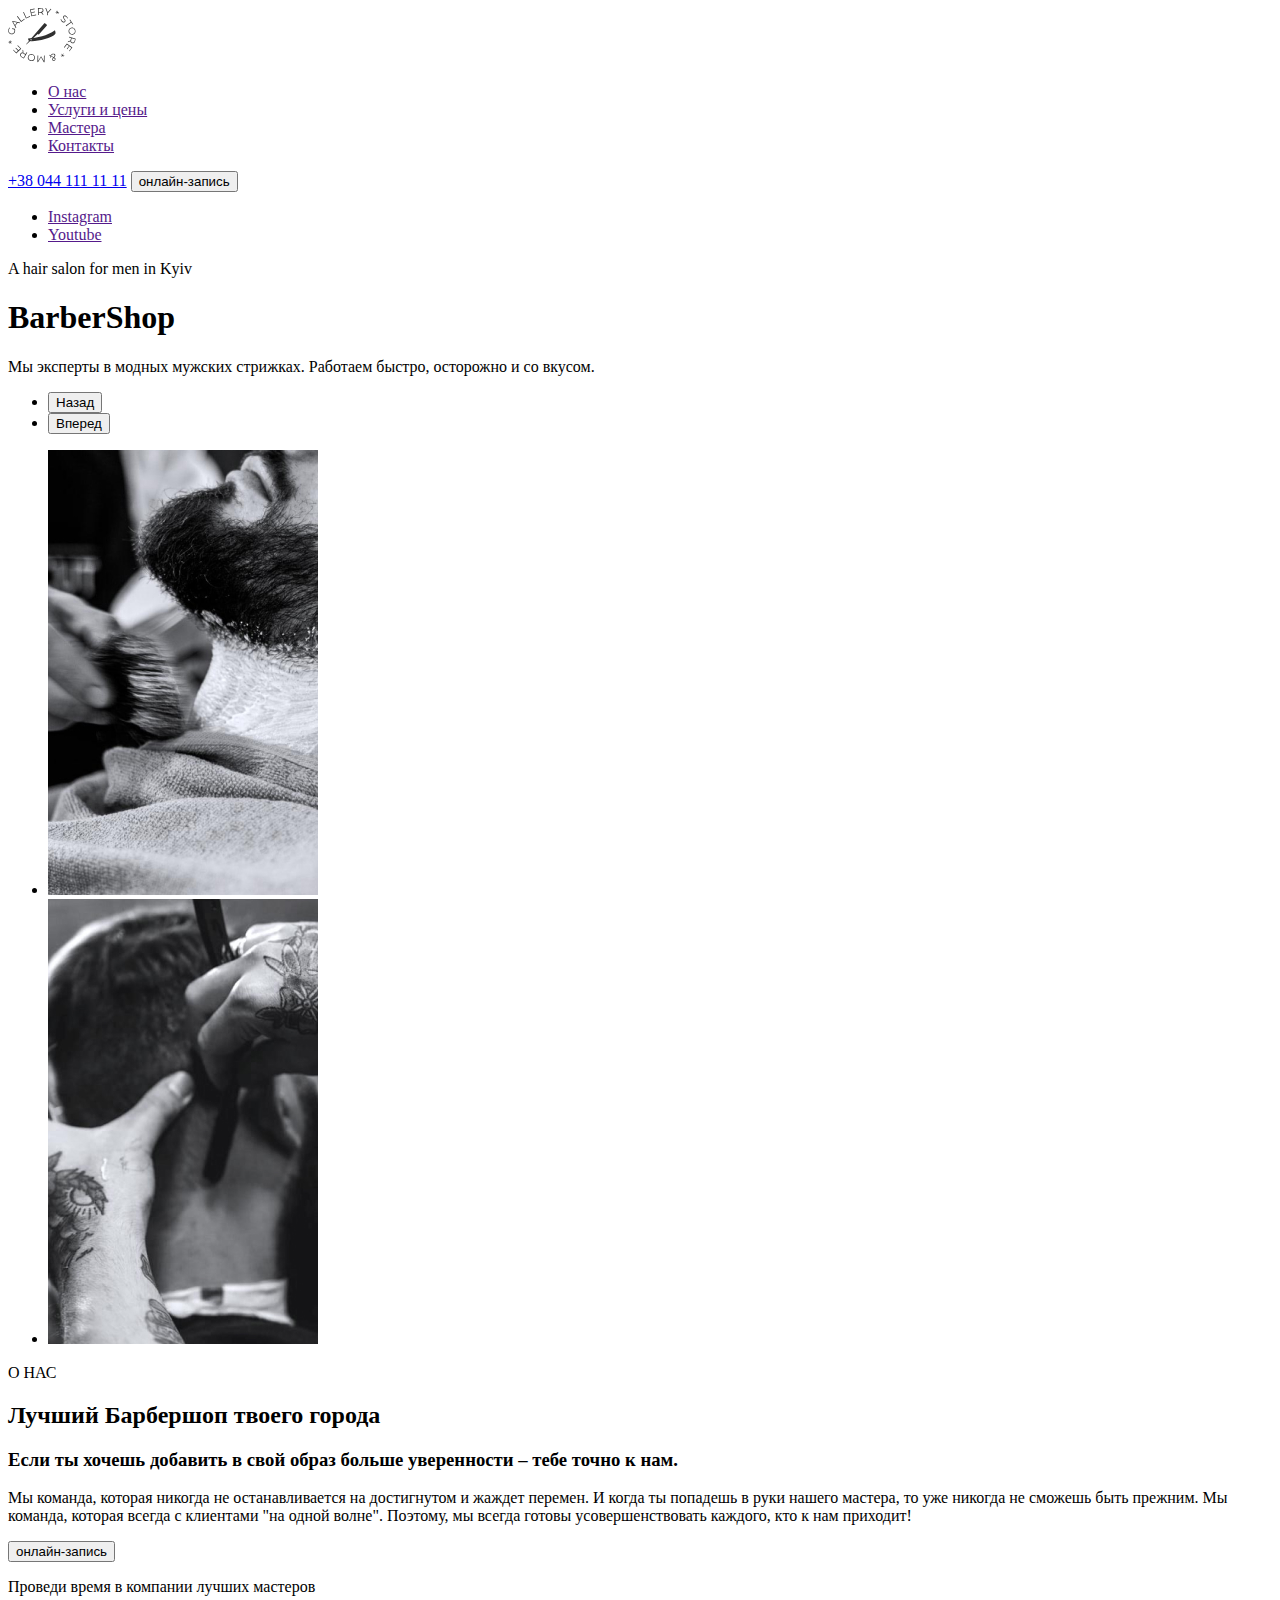
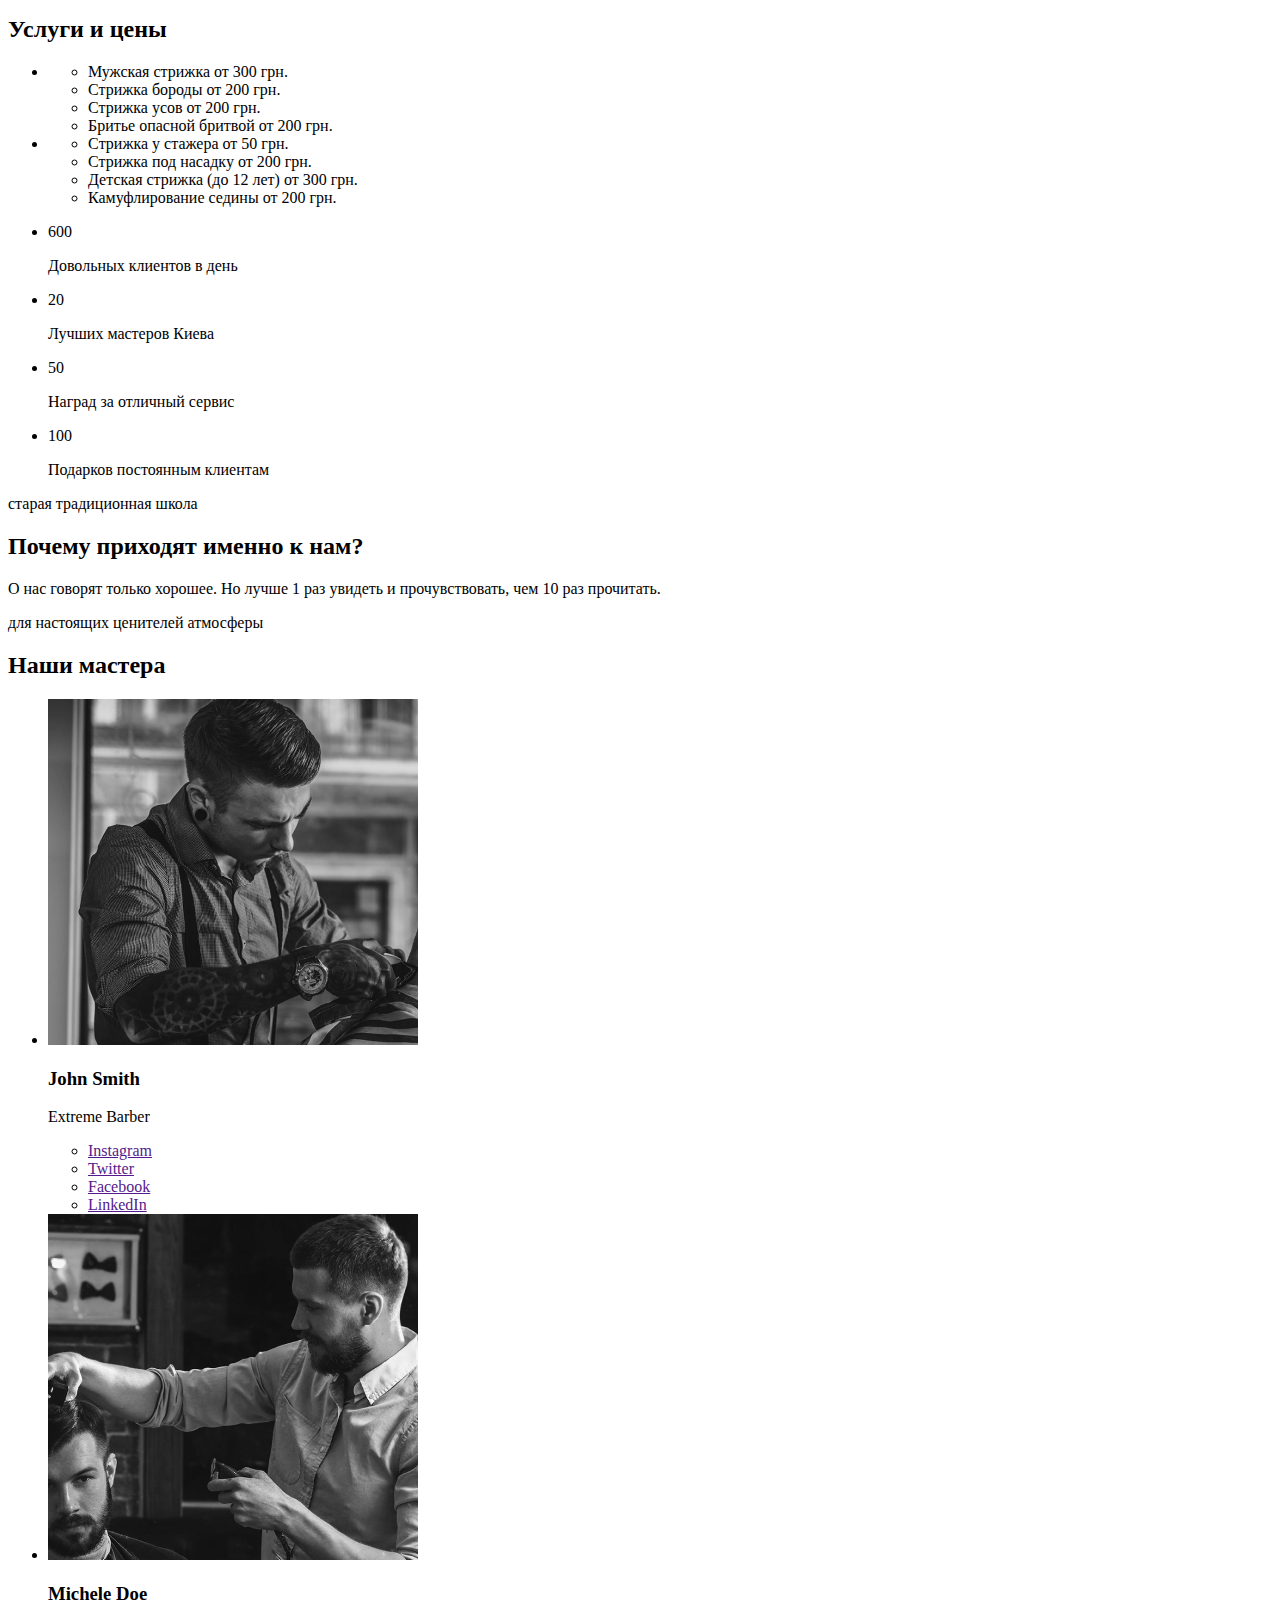
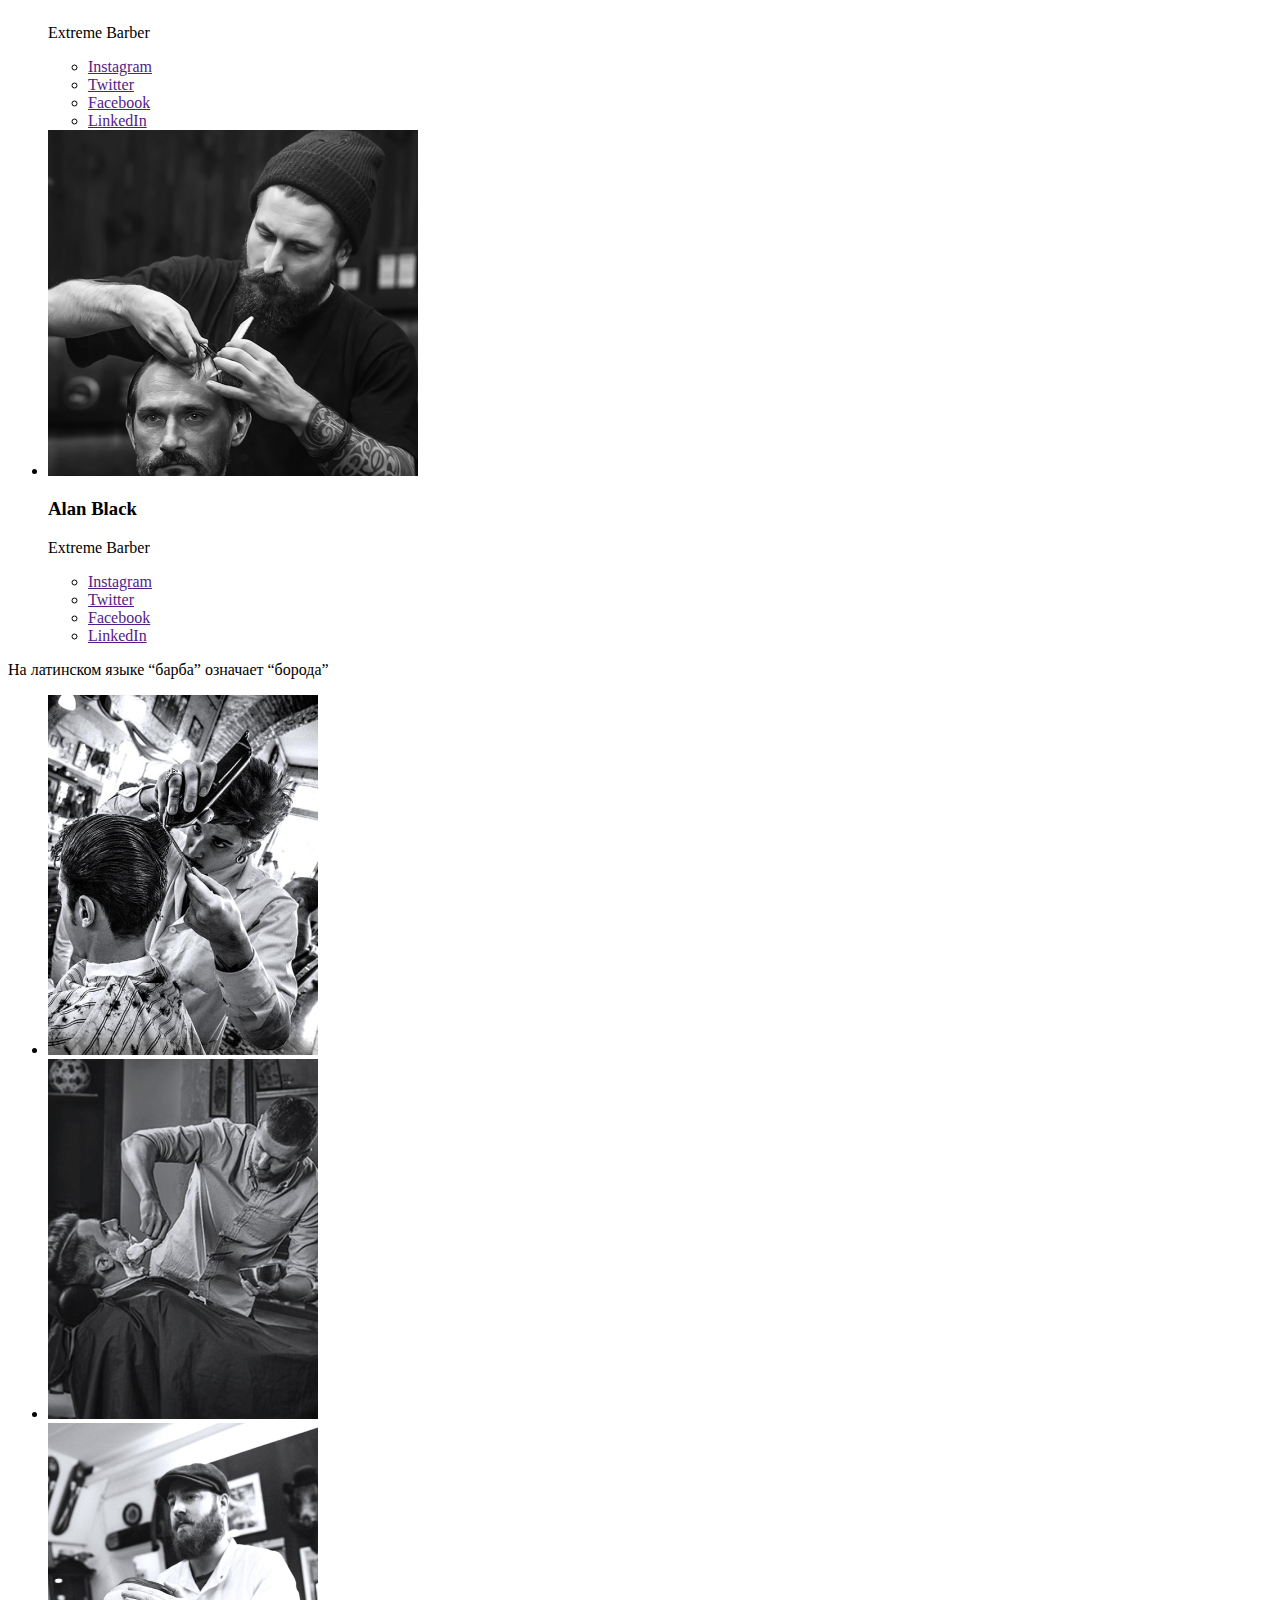
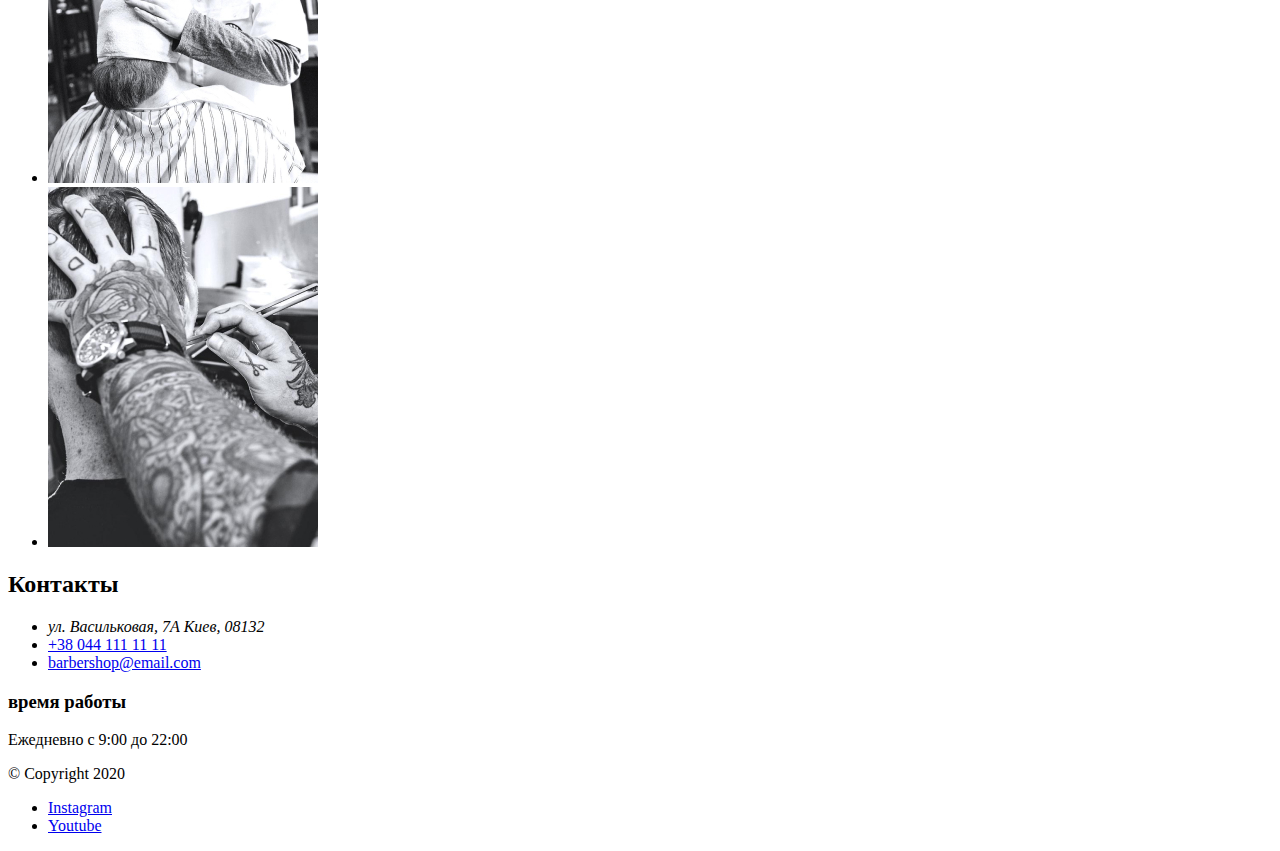
==== index.html @ 67dae65e "Верстка готова" ====
<!DOCTYPE html>
<html lang="ru">
  <head>
    <meta charset="UTF-8" />
    <meta http-equiv="X-UA-Compatible" content="IE=edge" />
    <meta name="viewport" content="width=device-width, initial-scale=1.0" />
    <title>Document</title>
  </head>
  <body>
    <!-- Секция хедер -->
    <header>
      <a href="./images/logo/logo.svg">
        <img src="./images/logo/logo.svg" alt="Лого" width="68" height="55" />
      </a>
      <nav>
        <ul>
          <li><a href="">О нас</a></li>
          <li><a href="">Услуги и цены</a></li>
          <li><a href="">Мастера</a></li>
          <li><a href="">Контакты</a></li>
        </ul>
      </nav>
      <a href="tel:+380441111111">+38 044 111 11 11</a>
      <button type="button">онлайн-запись</button>
    </header>
    <!-- Секция уникальный контент -->
    <main>
      <!-- Секция герой -->
      <section>
        <ul>
          <li><a href="" lang="en">Instagram</a></li>
          <li><a href="" lang="en">Youtube</a></li>
        </ul>
        <p lang="en">A hair salon for men in Kyiv</p>
        <h1>BarberShop</h1>
        <p>
          Мы эксперты в модных мужских стрижках. Работаем быстро, осторожно и со
          вкусом.
        </p>

        <ul>
          <li><button type="button">Назад</button></li>
          <li><button type="button">Вперед</button></li>
        </ul>
      </section>
      <!-- Секция о нас-->
      <section>
        <ul>
          <li>
            <img
              src="./images/about/img1.jpg"
              alt="Бритье"
              width="270"
              height="445"
            />
          </li>
          <li>
            <img
              src="./images/about/img2.jpg"
              alt="Стрижка"
              width="270"
              height="445"
            />
          </li>
        </ul>
        <p>О НАС</p>
        <h2>Лучший Барбершоп твоего города</h2>
        <h3>
          Если ты хочешь добавить в свой образ больше уверенности – тебе точно к
          нам.
        </h3>
        <p>
          Мы команда, которая никогда не останавливается на достигнутом и жаждет
          перемен. И когда ты попадешь в руки нашего мастера, то уже никогда не
          сможешь быть прежним. Мы команда, которая всегда с клиентами "на одной
          волне". Поэтому, мы всегда готовы усовершенствовать каждого, кто к нам
          приходит!
        </p>
        <button type="button">онлайн-запись</button>
      </section>
      <!-- Услуги и цены -->
      <section>
        <p>Проведи время в компании лучших мастеров</p>
        <h2>Услуги и цены</h2>
        <ul>
          <li>
            <ul>
              <li>Мужская стрижка <span>от 300 грн.</span></li>
              <li>Стрижка бороды <span>от 200 грн.</span></li>
              <li>Стрижка усов <span>от 200 грн.</span></li>
              <li>Бритье опасной бритвой <span>от 200 грн.</span></li>
            </ul>
          </li>
          <li>
            <ul>
              <li>Cтрижка у стажера <span>от 50 грн.</span></li>
              <li>Стрижка под насадку <span>от 200 грн.</span></li>
              <li>Детская стрижка (до 12 лет) <span>от 300 грн.</span></li>
              <li>Камуфлирование седины <span>от 200 грн.</span></li>
            </ul>
          </li>
        </ul>
      </section>
      <!-- Преимущества -->
      <section>
        <ul>
          <li>
            <p>600</p>
            <p>Довольных клиентов в день</p>
          </li>
          <li>
            <p>20</p>
            <p>Лучших мастеров Киева</p>
          </li>
          <li>
            <p>50</p>
            <p>Наград за отличный сервис</p>
          </li>
          <li>
            <p>100</p>
            <p>Подарков постоянным клиентам</p>
          </li>
        </ul>
        <p>старая традиционная школа</p>
        <h2>Почему приходят именно к нам?</h2>
        <p>
          О нас говорят только хорошее. Но лучше 1 раз увидеть и прочувствовать,
          чем 10 раз прочитать.
        </p>
      </section>
      <!-- Наши мастера -->
      <section>
        <p>для настоящих ценителей атмосферы</p>
        <h2>Наши мастера</h2>
        <ul>
          <li>
            <img
              src="./images/masters/img1.jpg"
              alt="John Smith"
              width="370"
              height="346"
            />
            <h3>John Smith</h3>
            <p lang="en">Extreme Barber</p>
            <ul>
              <li><a href="">Instagram</a></li>
              <li><a href="">Twitter</a></li>
              <li><a href="">Facebook</a></li>
              <li><a href="">LinkedIn</a></li>
            </ul>
          </li>
          <li>
            <img
              src="./images/masters/img2.jpg"
              alt="Michele Doe"
              width="370"
              height="346"
            />
            <h3>Michele Doe</h3>
            <p lang="en">Extreme Barber</p>
            <ul>
              <li><a href="">Instagram</a></li>
              <li><a href="">Twitter</a></li>
              <li><a href="">Facebook</a></li>
              <li><a href="">LinkedIn</a></li>
            </ul>
          </li>
          <li>
            <img
              src="./images/masters/img3.jpg"
              alt="Alan Black"
              width="370"
              height="346"
            />
            <h3>Alan Black</h3>
            <p lang="en">Extreme Barber</p>
            <ul>
              <li><a href="">Instagram</a></li>
              <li><a href="">Twitter</a></li>
              <li><a href="">Facebook</a></li>
              <li><a href="">LinkedIn</a></li>
            </ul>
          </li>
        </ul>
      </section>
      <!-- Секция галерея -->
      <section>
        <p>На латинском языке “барба” означает “борода”</p>
        <h2 hidden>Галерея барбершопа</h2>
        <ul>
          <li>
            <img
              src="./images/gallery/rectangle25.jpg"
              alt="Стрижка под машинку"
              width="270"
              height="360"
            />
          </li>
          <li>
            <img
              src="./images/gallery/rectangle26.jpg"
              alt="Бритье"
              width="270"
              height="360"
            />
          </li>
          <li>
            <img
              src="./images/gallery/rectangle27.jpg"
              alt="Отпаривание"
              width="270"
              height="360"
            />
          </li>
          <li>
            <img
              src="./images/gallery/rectangle28.jpg"
              alt="Стрижка опасной бритвой"
              width="270"
              height="360"
            />
          </li>
        </ul>
      </section>
      <!-- Контакты -->
      <section>
        <h2>Контакты</h2>
        <ul>
          <li>
            <address>ул. Васильковая, 7А Киев, 08132</address>
          </li>
          <li>
            <a href="tel:+380441111111">+38 044 111 11 11</a>
          </li>
          <li>
            <a href="mailto:barbershop@email.com">barbershop@email.com</a>
          </li>
        </ul>
        <h3>время работы</h3>
        <p>
          Ежедневно с
          <time datetime="9:00">9:00</time> до
          <time datetime="22:00">22:00</time>
        </p>
      </section>
      <!-- Подвал -->
      <footer>
        <p>&#169; Copyright 2020</p>
        <ul>
          <li><a href="Instagram">Instagram</a></li>
          <li><a href="Youtube">Youtube</a></li>
        </ul>
      </footer>
    </main>
  </body>
</html>
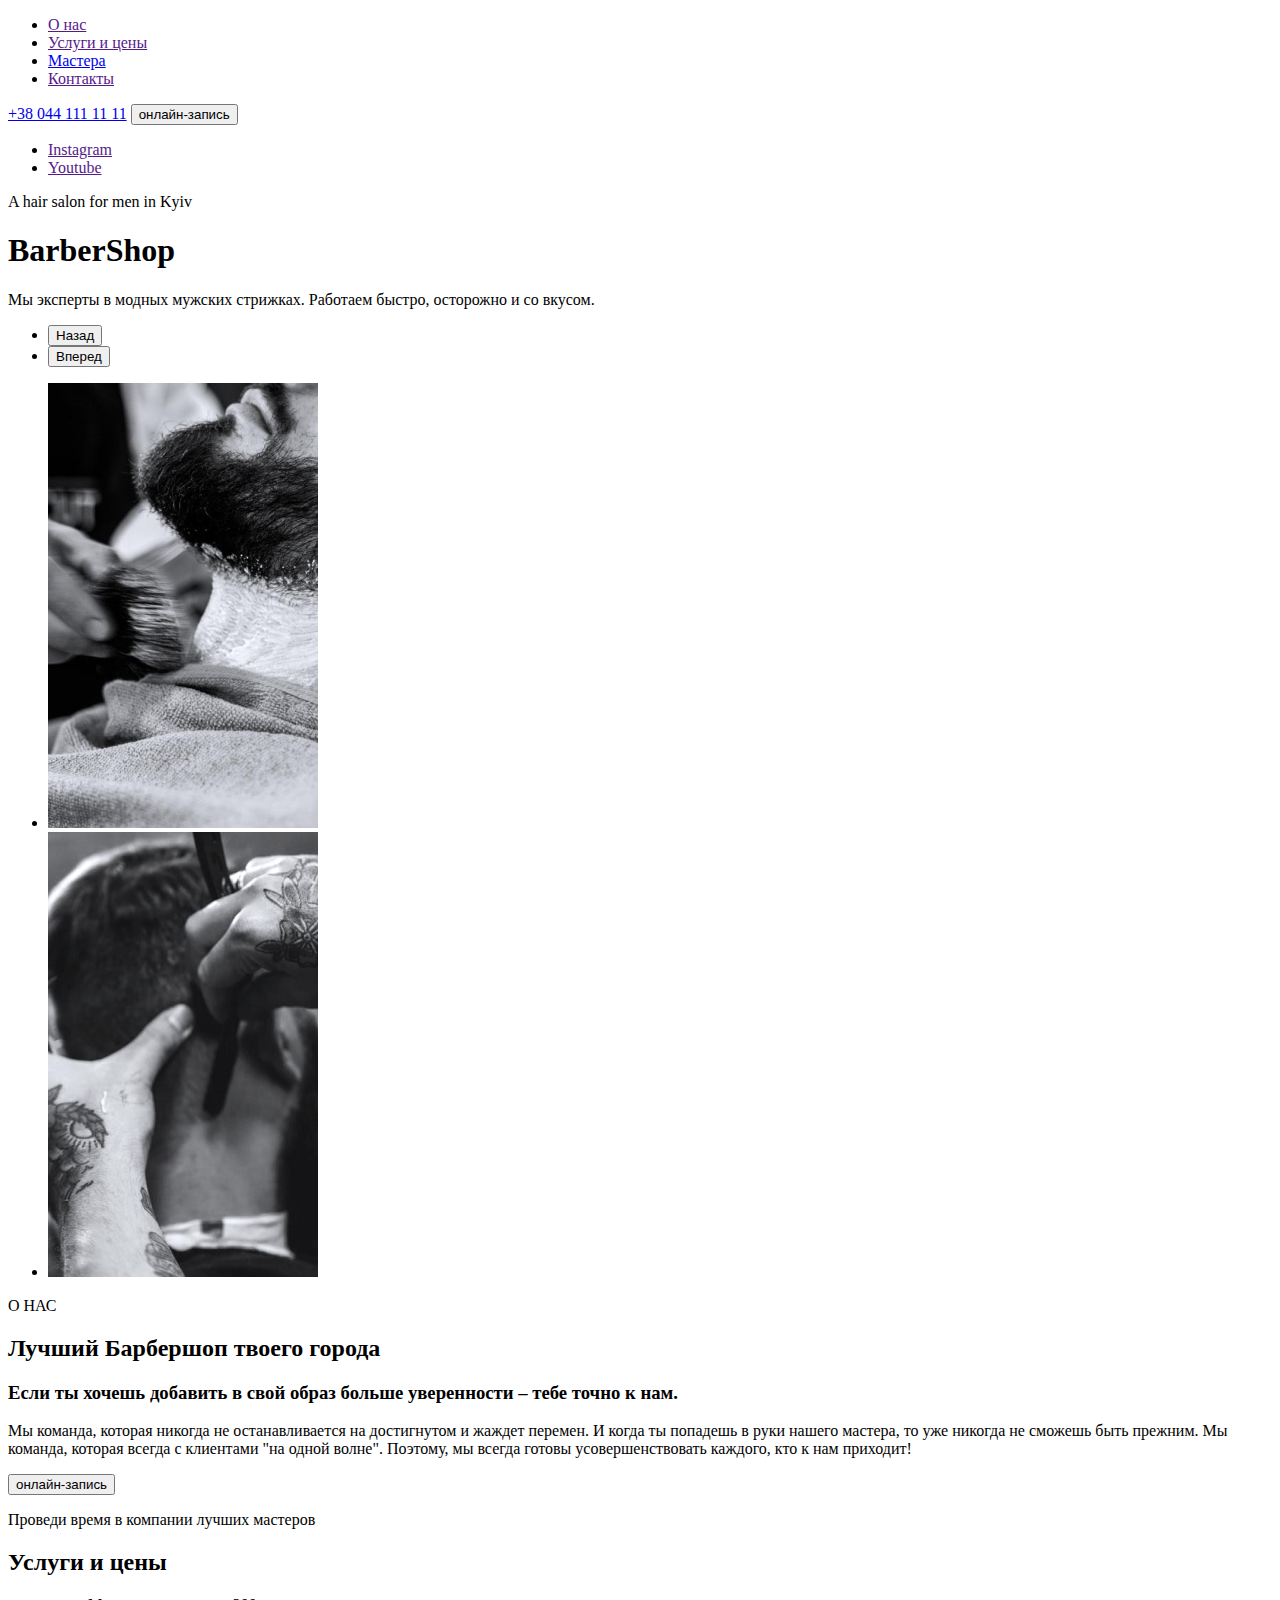
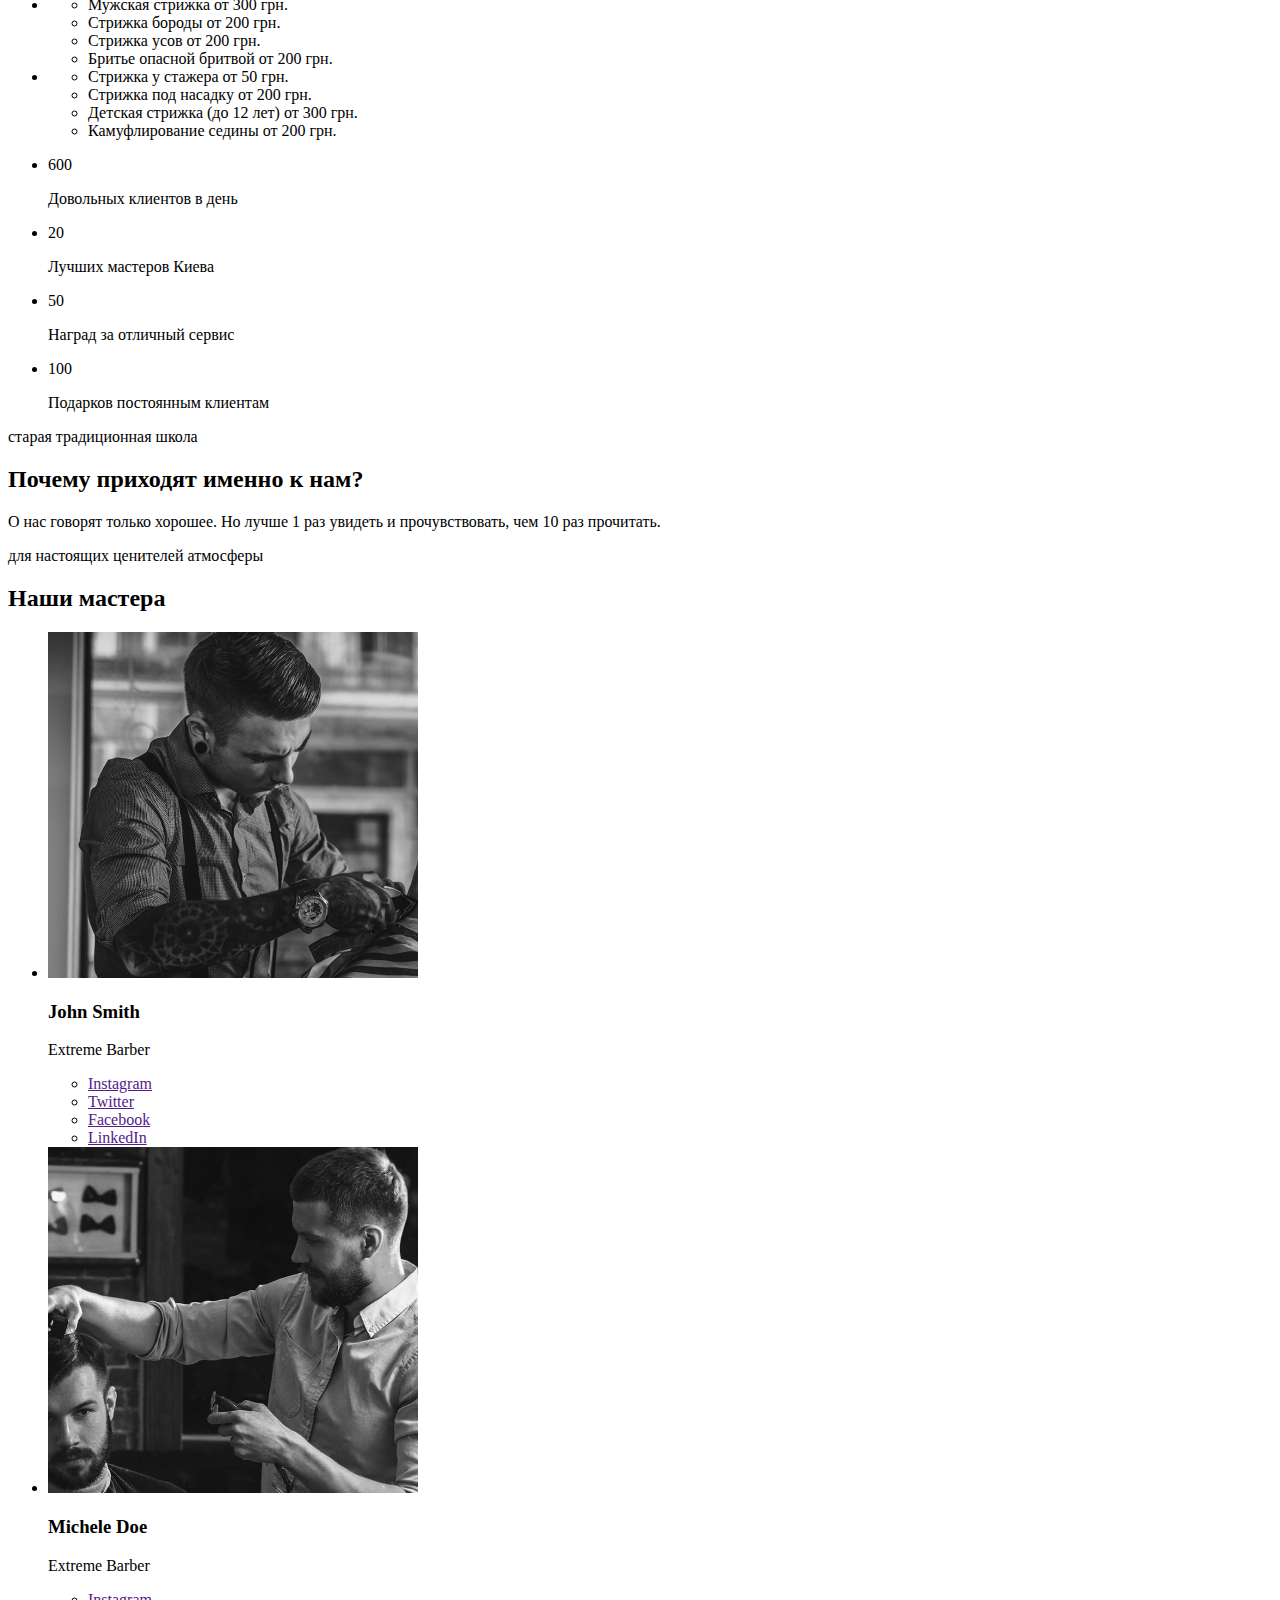
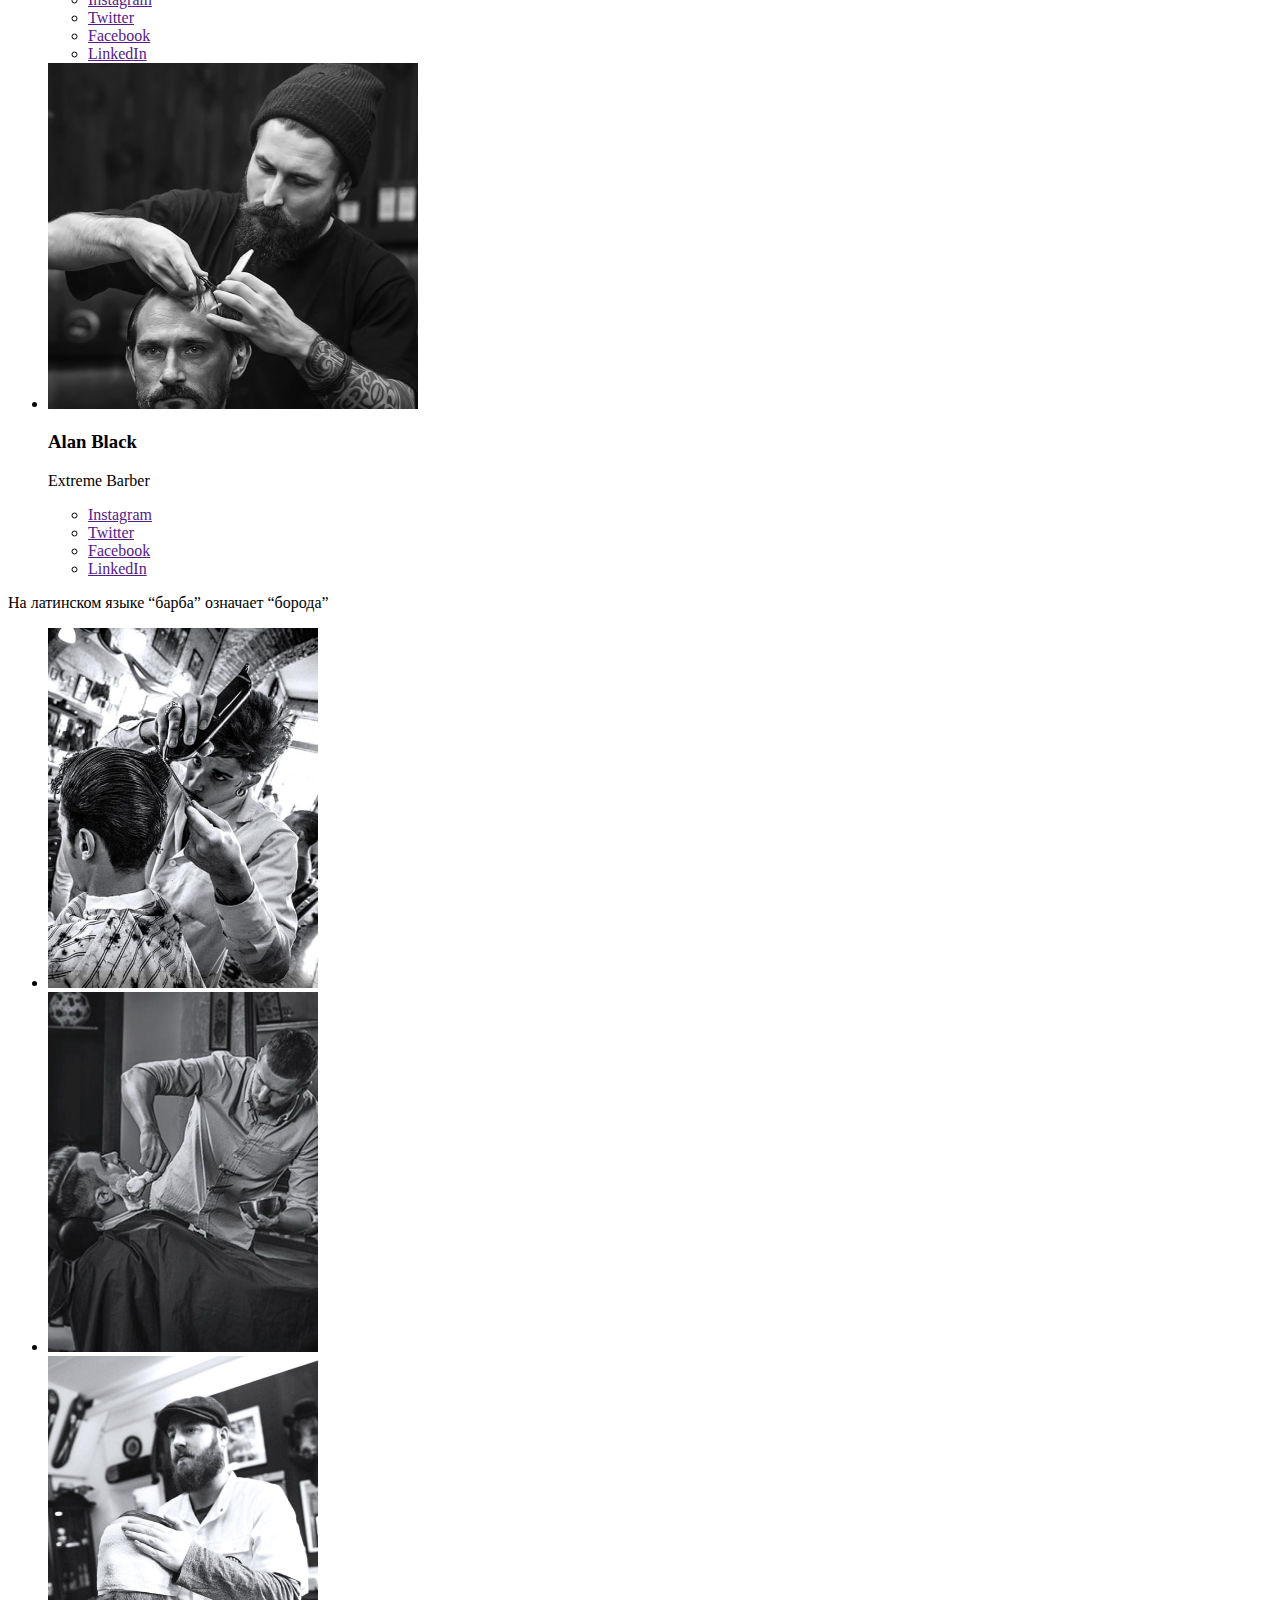
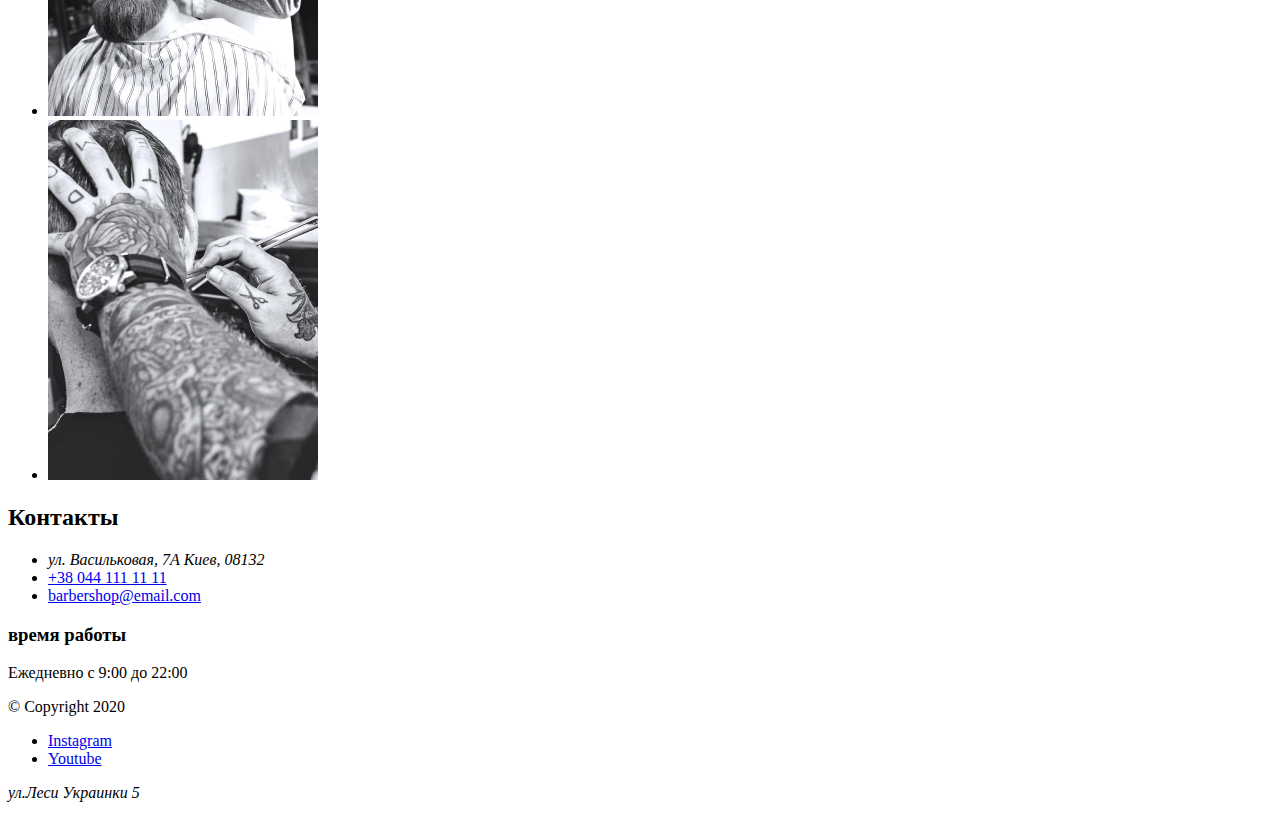
==== commit bb6e321e: "Test" ====
--- a/index.html
+++ b/index.html
@@ -4,19 +4,22 @@
     <meta charset="UTF-8" />
     <meta http-equiv="X-UA-Compatible" content="IE=edge" />
     <meta name="viewport" content="width=device-width, initial-scale=1.0" />
-    <title>Document</title>
+    <title>Barbershop</title>
+    <link rel="stylesheet" href="./css/styles.css" />
   </head>
   <body>
     <!-- Секция хедер -->
     <header>
-      <a href="./images/logo/logo.svg">
-        <img src="./images/logo/logo.svg" alt="Лого" width="68" height="55" />
-      </a>
+      <a href=""></a>
       <nav>
         <ul>
-          <li><a href="">О нас</a></li>
-          <li><a href="">Услуги и цены</a></li>
-          <li><a href="">Мастера</a></li>
+          <li>
+            <a href="" target="_blank" rel="noreferrer noopener">О нас</a>
+          </li>
+          <li><a href="" title="push">Услуги и цены</a></li>
+          <li>
+            <a href="./images/gallery/photo-four.jpg" download>Мастера</a>
+          </li>
           <li><a href="">Контакты</a></li>
         </ul>
       </nav>
@@ -48,7 +51,7 @@
         <ul>
           <li>
             <img
-              src="./images/about/img1.jpg"
+              src="./images/about/img.jpg"
               alt="Бритье"
               width="270"
               height="445"
@@ -56,7 +59,7 @@
           </li>
           <li>
             <img
-              src="./images/about/img2.jpg"
+              src="./images/about/img-two.jpg"
               alt="Стрижка"
               width="270"
               height="445"
@@ -124,8 +127,9 @@
         <p>старая традиционная школа</p>
         <h2>Почему приходят именно к нам?</h2>
         <p>
-          О нас говорят только хорошее. Но лучше 1 раз увидеть и прочувствовать,
-          чем 10 раз прочитать.
+          О нас говорят только хорошее. Но лучше
+          <span class="accent">1 раз увидеть</span> и прочувствовать, чем 10 раз
+          прочитать.
         </p>
       </section>
       <!-- Наши мастера -->
@@ -190,7 +194,7 @@
         <ul>
           <li>
             <img
-              src="./images/gallery/rectangle25.jpg"
+              src="./images/gallery/photo.jpg"
               alt="Стрижка под машинку"
               width="270"
               height="360"
@@ -198,7 +202,7 @@
           </li>
           <li>
             <img
-              src="./images/gallery/rectangle26.jpg"
+              src="./images/gallery/photo-two.jpg"
               alt="Бритье"
               width="270"
               height="360"
@@ -206,7 +210,7 @@
           </li>
           <li>
             <img
-              src="./images/gallery/rectangle27.jpg"
+              src="./images/gallery/photo-three.jpg"
               alt="Отпаривание"
               width="270"
               height="360"
@@ -214,7 +218,7 @@
           </li>
           <li>
             <img
-              src="./images/gallery/rectangle28.jpg"
+              src="./images/gallery/photo-four.jpg"
               alt="Стрижка опасной бритвой"
               width="270"
               height="360"
@@ -239,18 +243,21 @@
         <h3>время работы</h3>
         <p>
           Ежедневно с
-          <time datetime="9:00">9:00</time> до
+          <time datetime="09:00">9:00</time> до
           <time datetime="22:00">22:00</time>
         </p>
       </section>
-      <!-- Подвал -->
-      <footer>
-        <p>&#169; Copyright 2020</p>
-        <ul>
-          <li><a href="Instagram">Instagram</a></li>
-          <li><a href="Youtube">Youtube</a></li>
-        </ul>
-      </footer>
     </main>
+    <!-- Подвал -->
+    <footer>
+      <p>&#169; Copyright 2020</p>
+      <ul>
+        <li><a href="Instagram">Instagram</a></li>
+        <li><a href="Youtube">Youtube</a></li>
+      </ul>
+      <address class="address">
+        <p>ул.Леси Украинки 5</p>
+      </address>
+    </footer>
   </body>
 </html>
--- a/css/styles.css
+++ b/css/styles.css
@@ -0,0 +1 @@
+body 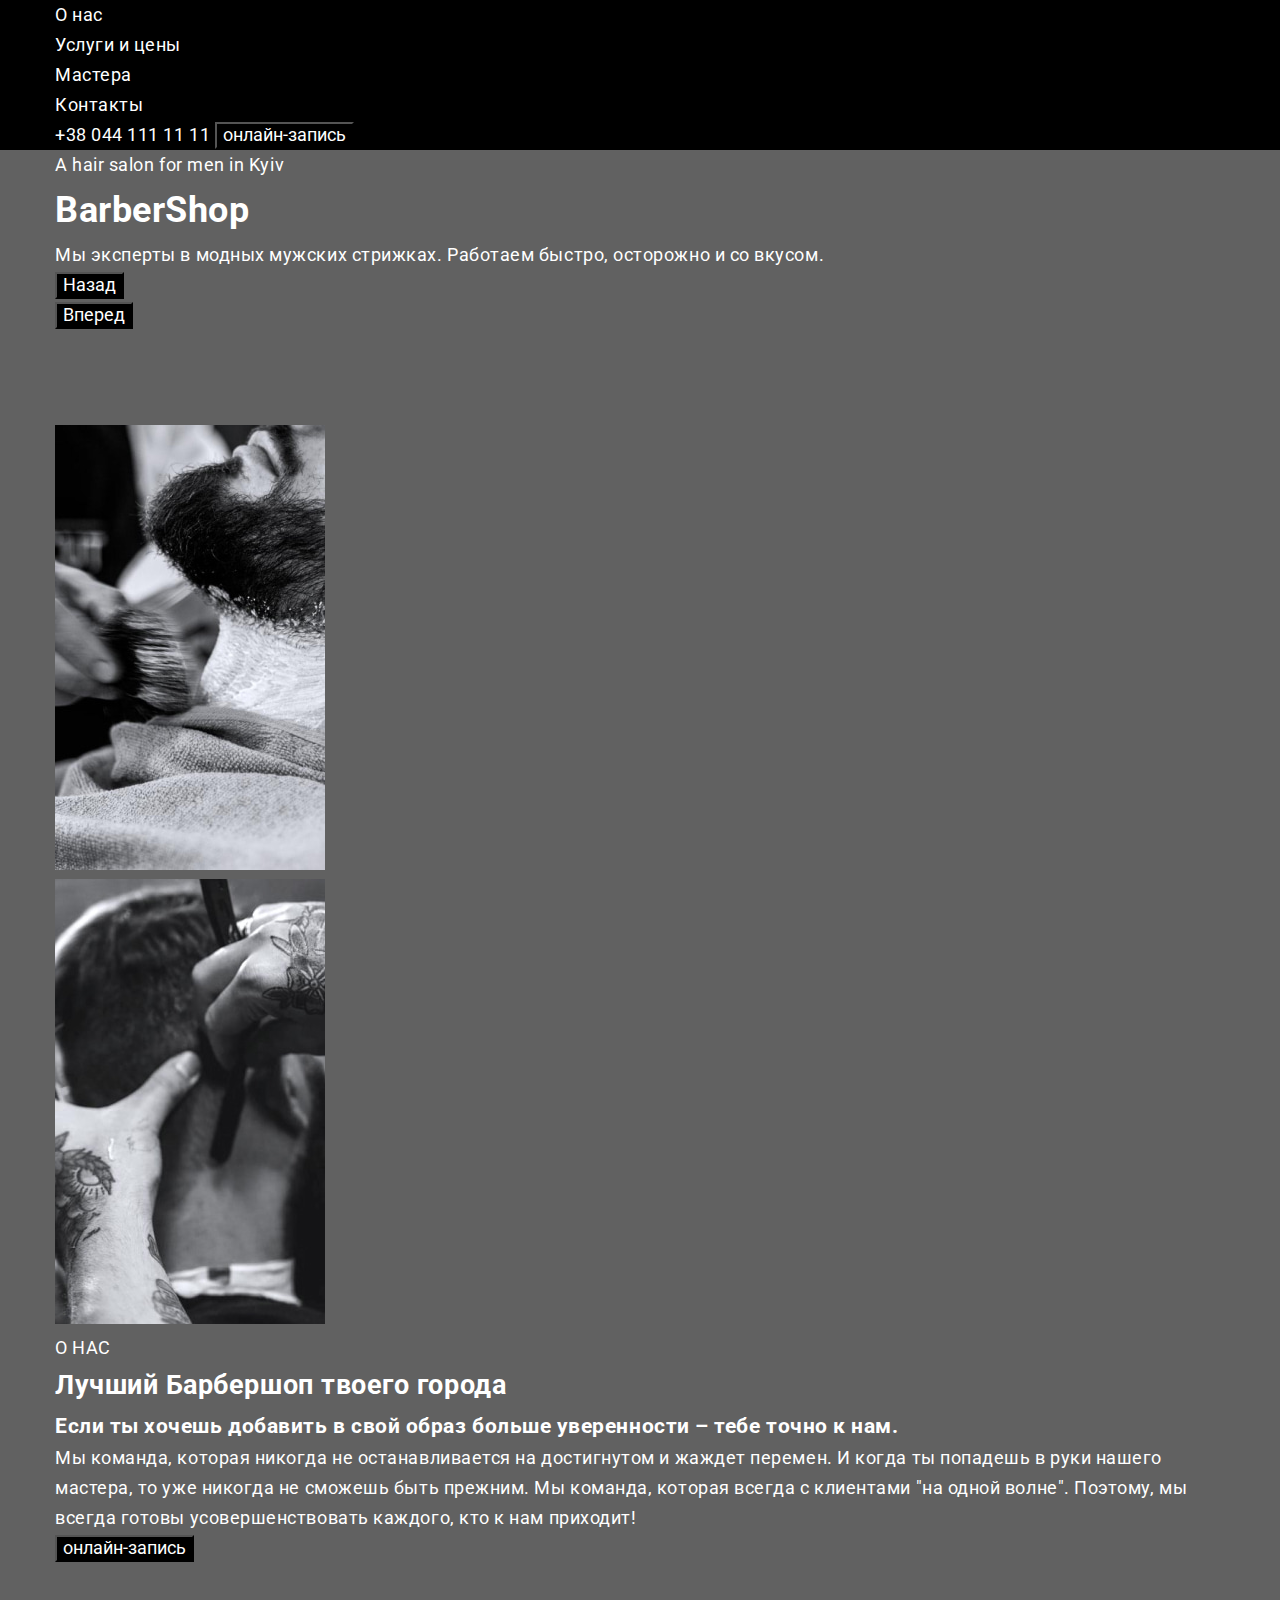
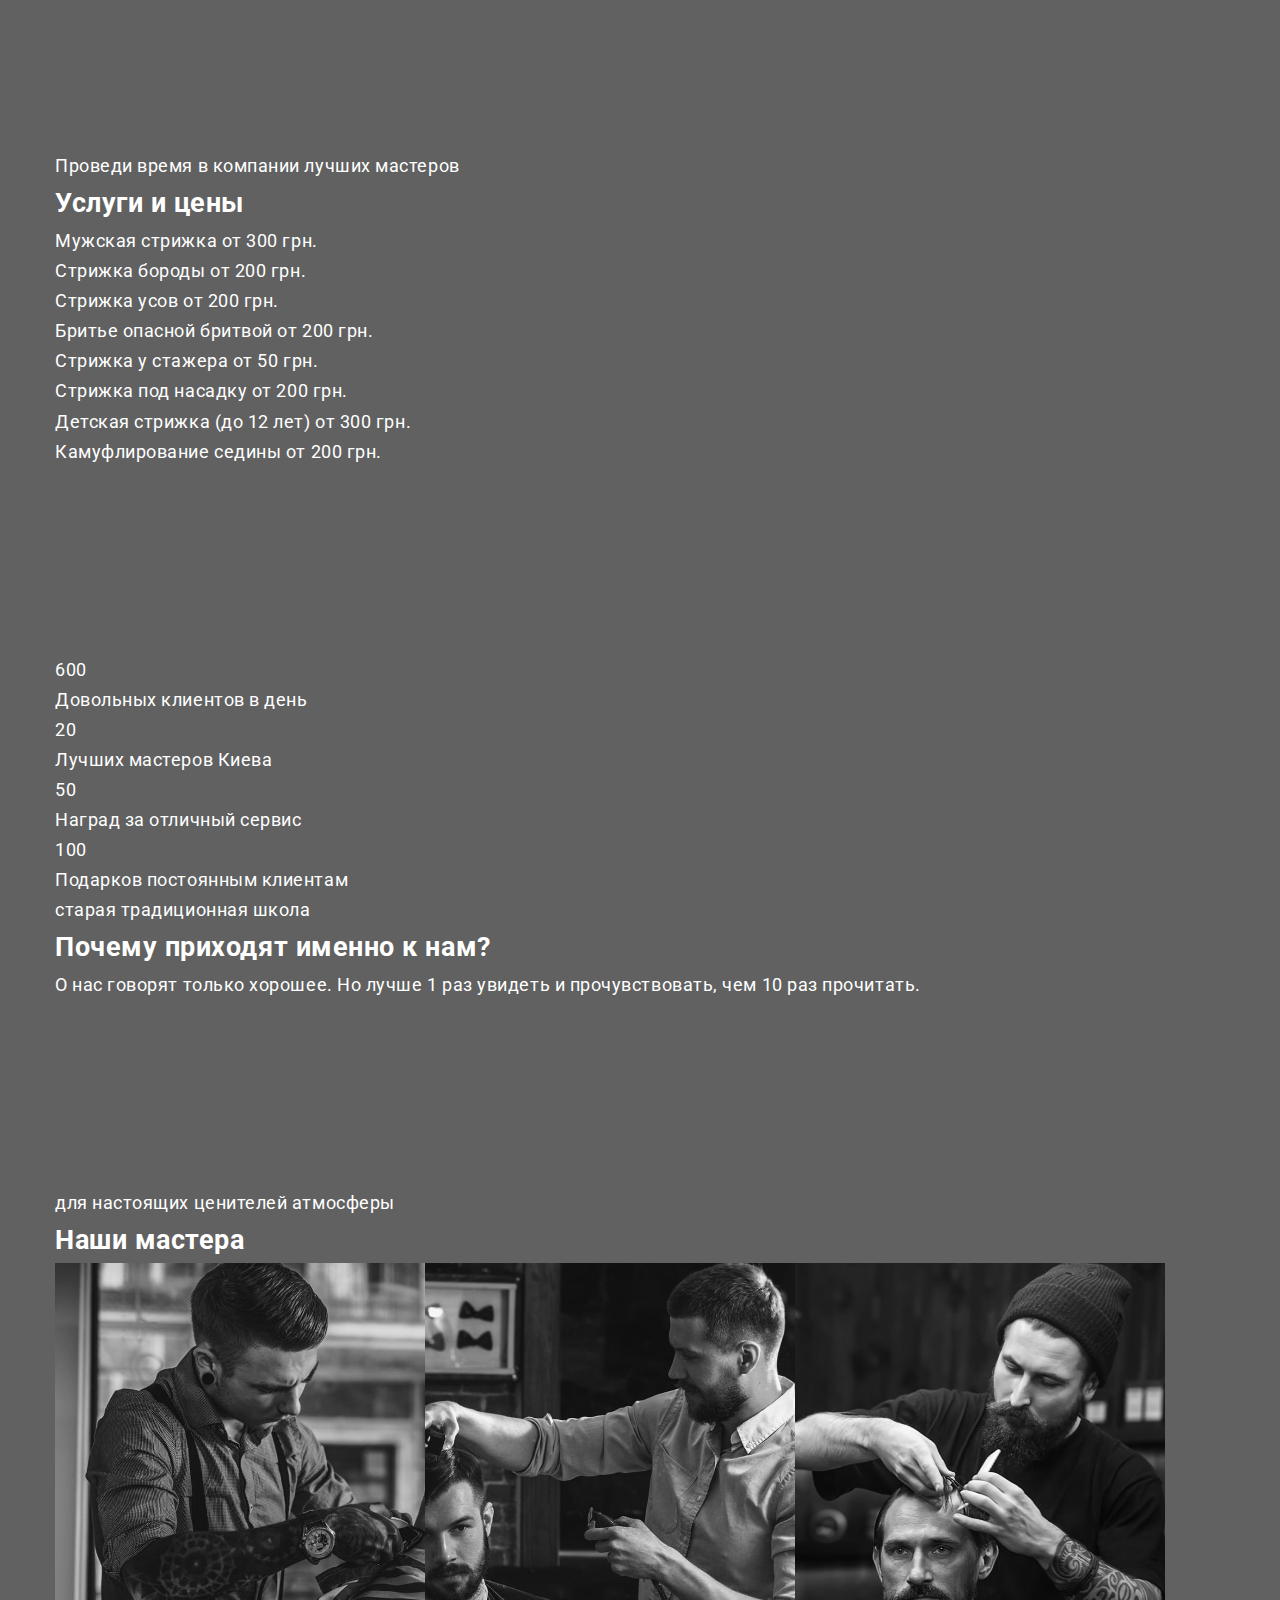
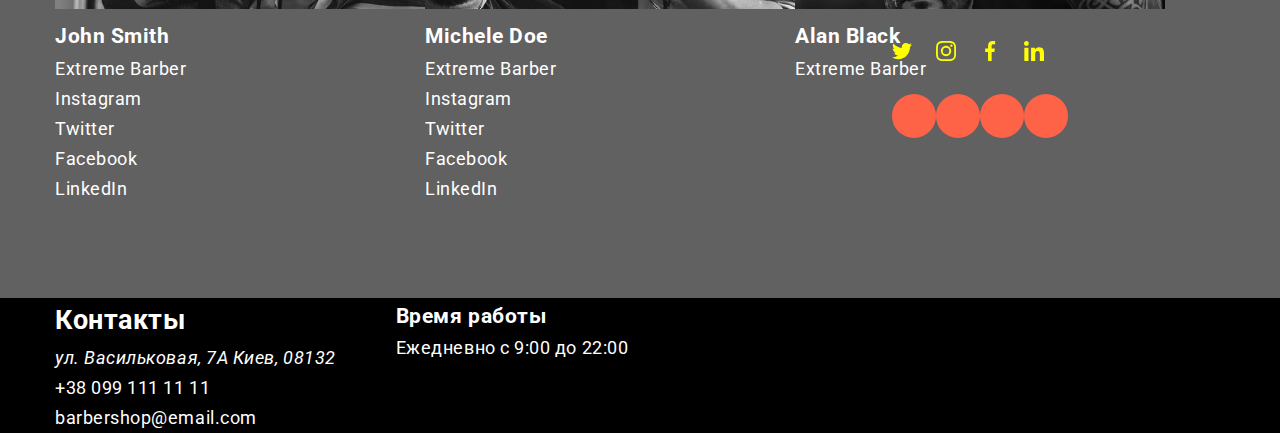
==== commit ceb21d7c: "1" ====
--- a/index.html
+++ b/index.html
@@ -5,259 +5,289 @@
     <meta http-equiv="X-UA-Compatible" content="IE=edge" />
     <meta name="viewport" content="width=device-width, initial-scale=1.0" />
     <title>Barbershop</title>
+    <link rel="preconnect" href="https://fonts.googleapis.com" />
+    <link rel="preconnect" href="https://fonts.gstatic.com" crossorigin />
+    <link
+      href="https://fonts.googleapis.com/css2?family=Raleway:wght@700&family=Roboto:wght@400;500;700;900&display=swap"
+      rel="stylesheet"
+    />
+    <link
+      rel="stylesheet"
+      href="https://cdnjs.cloudflare.com/ajax/libs/modern-normalize/1.1.0/modern-normalize.min.css"
+    />
     <link rel="stylesheet" href="./css/styles.css" />
   </head>
   <body>
     <!-- Секция хедер -->
-    <header>
-      <a href=""></a>
-      <nav>
-        <ul>
-          <li>
-            <a href="" target="_blank" rel="noreferrer noopener">О нас</a>
-          </li>
-          <li><a href="" title="push">Услуги и цены</a></li>
-          <li>
-            <a href="./images/gallery/photo-four.jpg" download>Мастера</a>
-          </li>
-          <li><a href="">Контакты</a></li>
-        </ul>
-      </nav>
-      <a href="tel:+380441111111">+38 044 111 11 11</a>
-      <button type="button">онлайн-запись</button>
+    <header class="header">
+      <div class="container">
+        <nav>
+          <ul class="header-list list">
+            <li>
+              <a href="" target="_blank" rel="noreferrer noopener">О нас</a>
+            </li>
+            <li>
+              <a href="" target="_blank" rel="noreferrer noopener"
+                >Услуги и цены
+              </a>
+            </li>
+            <li>
+              <a href="" target="_blank" rel="noreferrer noopener">Мастера</a>
+            </li>
+            <li>
+              <a href="" target="_blank" rel="noreferrer noopener">Контакты</a>
+            </li>
+          </ul>
+        </nav>
+        <a href="tel:+380441111111">+38 044 111 11 11</a>
+        <button type="button" class="button" cursor="pointer">
+          онлайн-запись
+        </button>
+      </div>
     </header>
     <!-- Секция уникальный контент -->
     <main>
       <!-- Секция герой -->
       <section>
-        <ul>
-          <li><a href="" lang="en">Instagram</a></li>
-          <li><a href="" lang="en">Youtube</a></li>
-        </ul>
-        <p lang="en">A hair salon for men in Kyiv</p>
-        <h1>BarberShop</h1>
-        <p>
-          Мы эксперты в модных мужских стрижках. Работаем быстро, осторожно и со
-          вкусом.
-        </p>
-
-        <ul>
-          <li><button type="button">Назад</button></li>
-          <li><button type="button">Вперед</button></li>
-        </ul>
+        <div class="container">
+          <p lang="en">A hair salon for men in Kyiv</p>
+          <h1>BarberShop</h1>
+          <p>
+            Мы эксперты в модных мужских стрижках. Работаем быстро, осторожно и
+            со вкусом.
+          </p>
+          <ul class="list">
+            <li>
+              <button type="button" class="button" cursor="pointer">
+                Назад
+              </button>
+            </li>
+            <li>
+              <button type="button" class="button" cursor="pointer">
+                Вперед
+              </button>
+            </li>
+          </ul>
+        </div>
       </section>
       <!-- Секция о нас-->
-      <section>
-        <ul>
-          <li>
-            <img
-              src="./images/about/img.jpg"
-              alt="Бритье"
-              width="270"
-              height="445"
-            />
-          </li>
-          <li>
-            <img
-              src="./images/about/img-two.jpg"
-              alt="Стрижка"
-              width="270"
-              height="445"
-            />
-          </li>
-        </ul>
-        <p>О НАС</p>
-        <h2>Лучший Барбершоп твоего города</h2>
-        <h3>
-          Если ты хочешь добавить в свой образ больше уверенности – тебе точно к
-          нам.
-        </h3>
-        <p>
-          Мы команда, которая никогда не останавливается на достигнутом и жаждет
-          перемен. И когда ты попадешь в руки нашего мастера, то уже никогда не
-          сможешь быть прежним. Мы команда, которая всегда с клиентами "на одной
-          волне". Поэтому, мы всегда готовы усовершенствовать каждого, кто к нам
-          приходит!
-        </p>
-        <button type="button">онлайн-запись</button>
+      <section class="section">
+        <div class="container">
+          <ul class="list">
+            <li>
+              <img
+                src="./images/about/img.jpg"
+                alt="Бритье"
+                width="270"
+                height="445"
+              />
+            </li>
+            <li>
+              <img
+                src="./images/about/img-two.jpg"
+                alt="Стрижка"
+                width="270"
+                height="445"
+              />
+            </li>
+          </ul>
+          <p>О НАС</p>
+          <h2>Лучший Барбершоп твоего города</h2>
+          <h3>
+            Если ты хочешь добавить в свой образ больше уверенности – тебе точно
+            к нам.
+          </h3>
+          <p>
+            Мы команда, которая никогда не останавливается на достигнутом и
+            жаждет перемен. И когда ты попадешь в руки нашего мастера, то уже
+            никогда не сможешь быть прежним. Мы команда, которая всегда с
+            клиентами "на одной волне". Поэтому, мы всегда готовы
+            усовершенствовать каждого, кто к нам приходит!
+          </p>
+          <button type="button" class="button" cursor="pointer">
+            онлайн-запись
+          </button>
+        </div>
       </section>
       <!-- Услуги и цены -->
-      <section>
-        <p>Проведи время в компании лучших мастеров</p>
-        <h2>Услуги и цены</h2>
-        <ul>
-          <li>
-            <ul>
-              <li>Мужская стрижка <span>от 300 грн.</span></li>
-              <li>Стрижка бороды <span>от 200 грн.</span></li>
-              <li>Стрижка усов <span>от 200 грн.</span></li>
-              <li>Бритье опасной бритвой <span>от 200 грн.</span></li>
-            </ul>
-          </li>
-          <li>
-            <ul>
-              <li>Cтрижка у стажера <span>от 50 грн.</span></li>
-              <li>Стрижка под насадку <span>от 200 грн.</span></li>
-              <li>Детская стрижка (до 12 лет) <span>от 300 грн.</span></li>
-              <li>Камуфлирование седины <span>от 200 грн.</span></li>
-            </ul>
-          </li>
-        </ul>
+      <section class="section">
+        <div class="container">
+          <p>Проведи время в компании лучших мастеров</p>
+          <h2>Услуги и цены</h2>
+          <ul class="list">
+            <li>
+              <ul class="list">
+                <li>Мужская стрижка <span>от 300 грн.</span></li>
+                <li>Стрижка бороды <span>от 200 грн.</span></li>
+                <li>Стрижка усов <span>от 200 грн.</span></li>
+                <li>Бритье опасной бритвой <span>от 200 грн.</span></li>
+              </ul>
+            </li>
+            <li>
+              <ul class="list">
+                <li>Cтрижка у стажера <span>от 50 грн.</span></li>
+                <li>Стрижка под насадку <span>от 200 грн.</span></li>
+                <li>Детская стрижка (до 12 лет) <span>от 300 грн.</span></li>
+                <li>Камуфлирование седины <span>от 200 грн.</span></li>
+              </ul>
+            </li>
+          </ul>
+        </div>
       </section>
       <!-- Преимущества -->
-      <section>
-        <ul>
-          <li>
-            <p>600</p>
-            <p>Довольных клиентов в день</p>
-          </li>
-          <li>
-            <p>20</p>
-            <p>Лучших мастеров Киева</p>
-          </li>
-          <li>
-            <p>50</p>
-            <p>Наград за отличный сервис</p>
-          </li>
-          <li>
-            <p>100</p>
-            <p>Подарков постоянным клиентам</p>
-          </li>
-        </ul>
-        <p>старая традиционная школа</p>
-        <h2>Почему приходят именно к нам?</h2>
-        <p>
-          О нас говорят только хорошее. Но лучше
-          <span class="accent">1 раз увидеть</span> и прочувствовать, чем 10 раз
-          прочитать.
-        </p>
+      <section class="section">
+        <div class="container">
+          <ul class="list">
+            <li>
+              <p>600</p>
+              <p>Довольных клиентов в день</p>
+            </li>
+            <li>
+              <p>20</p>
+              <p>Лучших мастеров Киева</p>
+            </li>
+            <li>
+              <p>50</p>
+              <p>Наград за отличный сервис</p>
+            </li>
+            <li>
+              <p>100</p>
+              <p>Подарков постоянным клиентам</p>
+            </li>
+          </ul>
+          <p>старая традиционная школа</p>
+          <h2>Почему приходят именно к нам?</h2>
+          <p>
+            О нас говорят только хорошее. Но лучше
+            <span class="accent">1 раз увидеть</span> и прочувствовать, чем 10
+            раз прочитать.
+          </p>
+        </div>
       </section>
       <!-- Наши мастера -->
-      <section>
-        <p>для настоящих ценителей атмосферы</p>
-        <h2>Наши мастера</h2>
-        <ul>
-          <li>
-            <img
-              src="./images/masters/img1.jpg"
-              alt="John Smith"
-              width="370"
-              height="346"
-            />
-            <h3>John Smith</h3>
-            <p lang="en">Extreme Barber</p>
-            <ul>
-              <li><a href="">Instagram</a></li>
-              <li><a href="">Twitter</a></li>
-              <li><a href="">Facebook</a></li>
-              <li><a href="">LinkedIn</a></li>
-            </ul>
-          </li>
-          <li>
-            <img
-              src="./images/masters/img2.jpg"
-              alt="Michele Doe"
-              width="370"
-              height="346"
-            />
-            <h3>Michele Doe</h3>
-            <p lang="en">Extreme Barber</p>
-            <ul>
-              <li><a href="">Instagram</a></li>
-              <li><a href="">Twitter</a></li>
-              <li><a href="">Facebook</a></li>
-              <li><a href="">LinkedIn</a></li>
-            </ul>
-          </li>
-          <li>
-            <img
-              src="./images/masters/img3.jpg"
-              alt="Alan Black"
-              width="370"
-              height="346"
-            />
-            <h3>Alan Black</h3>
-            <p lang="en">Extreme Barber</p>
-            <ul>
-              <li><a href="">Instagram</a></li>
-              <li><a href="">Twitter</a></li>
-              <li><a href="">Facebook</a></li>
-              <li><a href="">LinkedIn</a></li>
-            </ul>
-          </li>
-        </ul>
-      </section>
-      <!-- Секция галерея -->
-      <section>
-        <p>На латинском языке “барба” означает “борода”</p>
-        <h2 hidden>Галерея барбершопа</h2>
-        <ul>
-          <li>
-            <img
-              src="./images/gallery/photo.jpg"
-              alt="Стрижка под машинку"
-              width="270"
-              height="360"
-            />
-          </li>
-          <li>
-            <img
-              src="./images/gallery/photo-two.jpg"
-              alt="Бритье"
-              width="270"
-              height="360"
-            />
-          </li>
-          <li>
-            <img
-              src="./images/gallery/photo-three.jpg"
-              alt="Отпаривание"
-              width="270"
-              height="360"
-            />
-          </li>
-          <li>
-            <img
-              src="./images/gallery/photo-four.jpg"
-              alt="Стрижка опасной бритвой"
-              width="270"
-              height="360"
-            />
-          </li>
-        </ul>
-      </section>
-      <!-- Контакты -->
-      <section>
-        <h2>Контакты</h2>
-        <ul>
-          <li>
-            <address>ул. Васильковая, 7А Киев, 08132</address>
-          </li>
-          <li>
-            <a href="tel:+380441111111">+38 044 111 11 11</a>
-          </li>
-          <li>
-            <a href="mailto:barbershop@email.com">barbershop@email.com</a>
-          </li>
-        </ul>
-        <h3>время работы</h3>
-        <p>
-          Ежедневно с
-          <time datetime="09:00">9:00</time> до
-          <time datetime="22:00">22:00</time>
-        </p>
+      <section class="section">
+        <div class="container">
+          <p>для настоящих ценителей атмосферы</p>
+          <h2>Наши мастера</h2>
+          <ul class="masters-list list">
+            <li>
+              <img
+                src="./images/masters/img1.jpg"
+                alt="John Smith"
+                width="370"
+                height="346"
+              />
+              <h3>John Smith</h3>
+              <p lang="en">Extreme Barber</p>
+              <ul class="list">
+                <li><a href="">Instagram</a></li>
+                <li><a href="">Twitter</a></li>
+                <li><a href="">Facebook</a></li>
+                <li><a href="">LinkedIn</a></li>
+              </ul>
+            </li>
+            <li>
+              <img
+                src="./images/masters/img2.jpg"
+                alt="Michele Doe"
+                width="370"
+                height="346"
+              />
+              <h3>Michele Doe</h3>
+              <p lang="en">Extreme Barber</p>
+              <ul class="list">
+                <li><a href="">Instagram</a></li>
+                <li><a href="">Twitter</a></li>
+                <li><a href="">Facebook</a></li>
+                <li><a href="">LinkedIn</a></li>
+              </ul>
+            </li>
+            <li>
+              <img
+                src="./images/masters/img3.jpg"
+                alt="Alan Black"
+                width="370"
+                height="346"
+              />
+              <h3>Alan Black</h3>
+              <p lang="en">Extreme Barber</p>
+              <ul class="icons-item list">
+                <li class="">
+                  <a href="" class="icons-link">
+                    <svg class="icons">
+                      <use
+                        href="./images/logo/icons.svg#twitter"
+                        width="20"
+                        height="20"
+                      ></use>
+                    </svg>
+                  </a>
+                </li>
+                <li>
+                  <a href="" class="icons-link">
+                    <svg class="icons">
+                      <use
+                        href="./images/logo/icons.svg#instagram"
+                        width="20"
+                        height="20"
+                      ></use>
+                    </svg>
+                  </a>
+                </li>
+                <li>
+                  <a href="" class="icons-link">
+                    <svg class="icons">
+                      <use
+                        href="./images/logo/icons.svg#facebook"
+                        width="20"
+                        height="20"
+                      ></use>
+                    </svg>
+                  </a>
+                </li>
+                <li>
+                  <a href="" class="icons-link">
+                    <svg class="icons">
+                      <use
+                        href="./images/logo/icons.svg#linkedin"
+                        width="20"
+                        height="20"
+                      ></use>
+                    </svg>
+                  </a>
+                </li>
+              </ul>
+            </li>
+          </ul>
+        </div>
       </section>
     </main>
-    <!-- Подвал -->
-    <footer>
-      <p>&#169; Copyright 2020</p>
-      <ul>
-        <li><a href="Instagram">Instagram</a></li>
-        <li><a href="Youtube">Youtube</a></li>
-      </ul>
-      <address class="address">
-        <p>ул.Леси Украинки 5</p>
-      </address>
+    <!-- Footer -->
+    <footer class="footer">
+      <div class="container footer-container">
+        <div class="address">
+          <h2>Контакты</h2>
+          <ul class="list">
+            <li>
+              <address>ул. Васильковая, 7А Киев, 08132</address>
+            </li>
+            <li>
+              <a href="tel:+380991111111">+38 099 111 11 11</a>
+            </li>
+            <li>
+              <a href="mailto:barbershop@email.com">barbershop@email.com</a>
+            </li>
+          </ul>
+        </div>
+        <div class="grafic">
+          <h3>Время работы</h3>
+          <p>
+            Ежедневно с
+            <time datetime="09:00">9:00</time> до
+            <time datetime="22:00">22:00</time>
+          </p>
+        </div>
+      </div>
     </footer>
   </body>
 </html>
--- a/css/styles.css
+++ b/css/styles.css
@@ -1 +1,139 @@
-body +:root {
+  --primary-text-color: #757575;
+  --title-text-color: #212121;
+  --accent-color: #eb2d2d;
+  --primary-white-color: #ffffff;
+  --primary-black-color: #000000;
+  --primary-font-family: "Roboto", sans-serif;
+  --secondary-font: "Raleway", sans-serif;
+  --background-color: #2f303a;
+  --bgc-secondary-color: #f5f4fa;
+  --primary-item-size: 30px;
+  --secondary-item-size: 94px;
+}
+
+body {
+  font-family: var(--primary-font-family);
+  font-size: 18px;
+  line-height: 1.67;
+  letter-spacing: 0.03em;
+  color: var(--primary-white-color);
+  background-color: rgb(97, 97, 97);
+}
+
+/* Спец. */
+
+[href] {
+  color: currentColor;
+  text-decoration: none;
+}
+
+[href]:hover,
+[href]:focus {
+  color: var(--accent-color);
+}
+
+.list {
+  list-style: none;
+  padding-left: 0;
+}
+
+h1,
+h2,
+h3,
+p,
+ul {
+  margin-top: 0;
+  margin-bottom: 0;
+}
+
+.container {
+  width: 1200px;
+  padding-left: 15px;
+  padding-right: 15px;
+  margin-right: auto;
+  margin-left: auto;
+}
+
+.section {
+  padding-top: 94px;
+  padding-bottom: 94px;
+}
+
+/* Header */
+
+.header {
+  color: var(--primary-white-color);
+  background-color: var(--primary-black-color);
+}
+
+.header-list {
+}
+
+.button {
+  color: var(--primary-white-color);
+  background-color: var(--primary-black-color);
+}
+
+.button:hover,
+.button:focus {
+  color: var(--primary-black-color);
+  background-color: var(--primary-white-color);
+}
+
+/* Наши мастера */
+
+.masters-list {
+  display: flex;
+}
+
+.icons-item {
+  display: flex;
+  justify-content: center;
+}
+
+.icons-link {
+  display: flex;
+  justify-content: center;
+  align-items: center;
+  width: 44px;
+  height: 44px;
+  border-radius: 50%;
+  background-color: tomato;
+  margin-top: 10px;
+}
+
+.icons-link:hover,
+.icons-link:focus {
+  background-color: black;
+}
+
+.icons-link:hover .icons,
+.icons-link:focus .icons {
+  fill: white;
+}
+
+.icons {
+  fill: yellow;
+  background-size: 20px;
+  background-position: center;
+}
+
+.icons:not(:last-child) {
+  margin-right: 10px;
+}
+
+/* Footer */
+
+.footer {
+  color: var(--primary-white-color);
+  background-color: var(--primary-black-color);
+}
+
+.footer-container {
+  display: flex;
+}
+
+.address {
+  margin-right: 60px;
+}
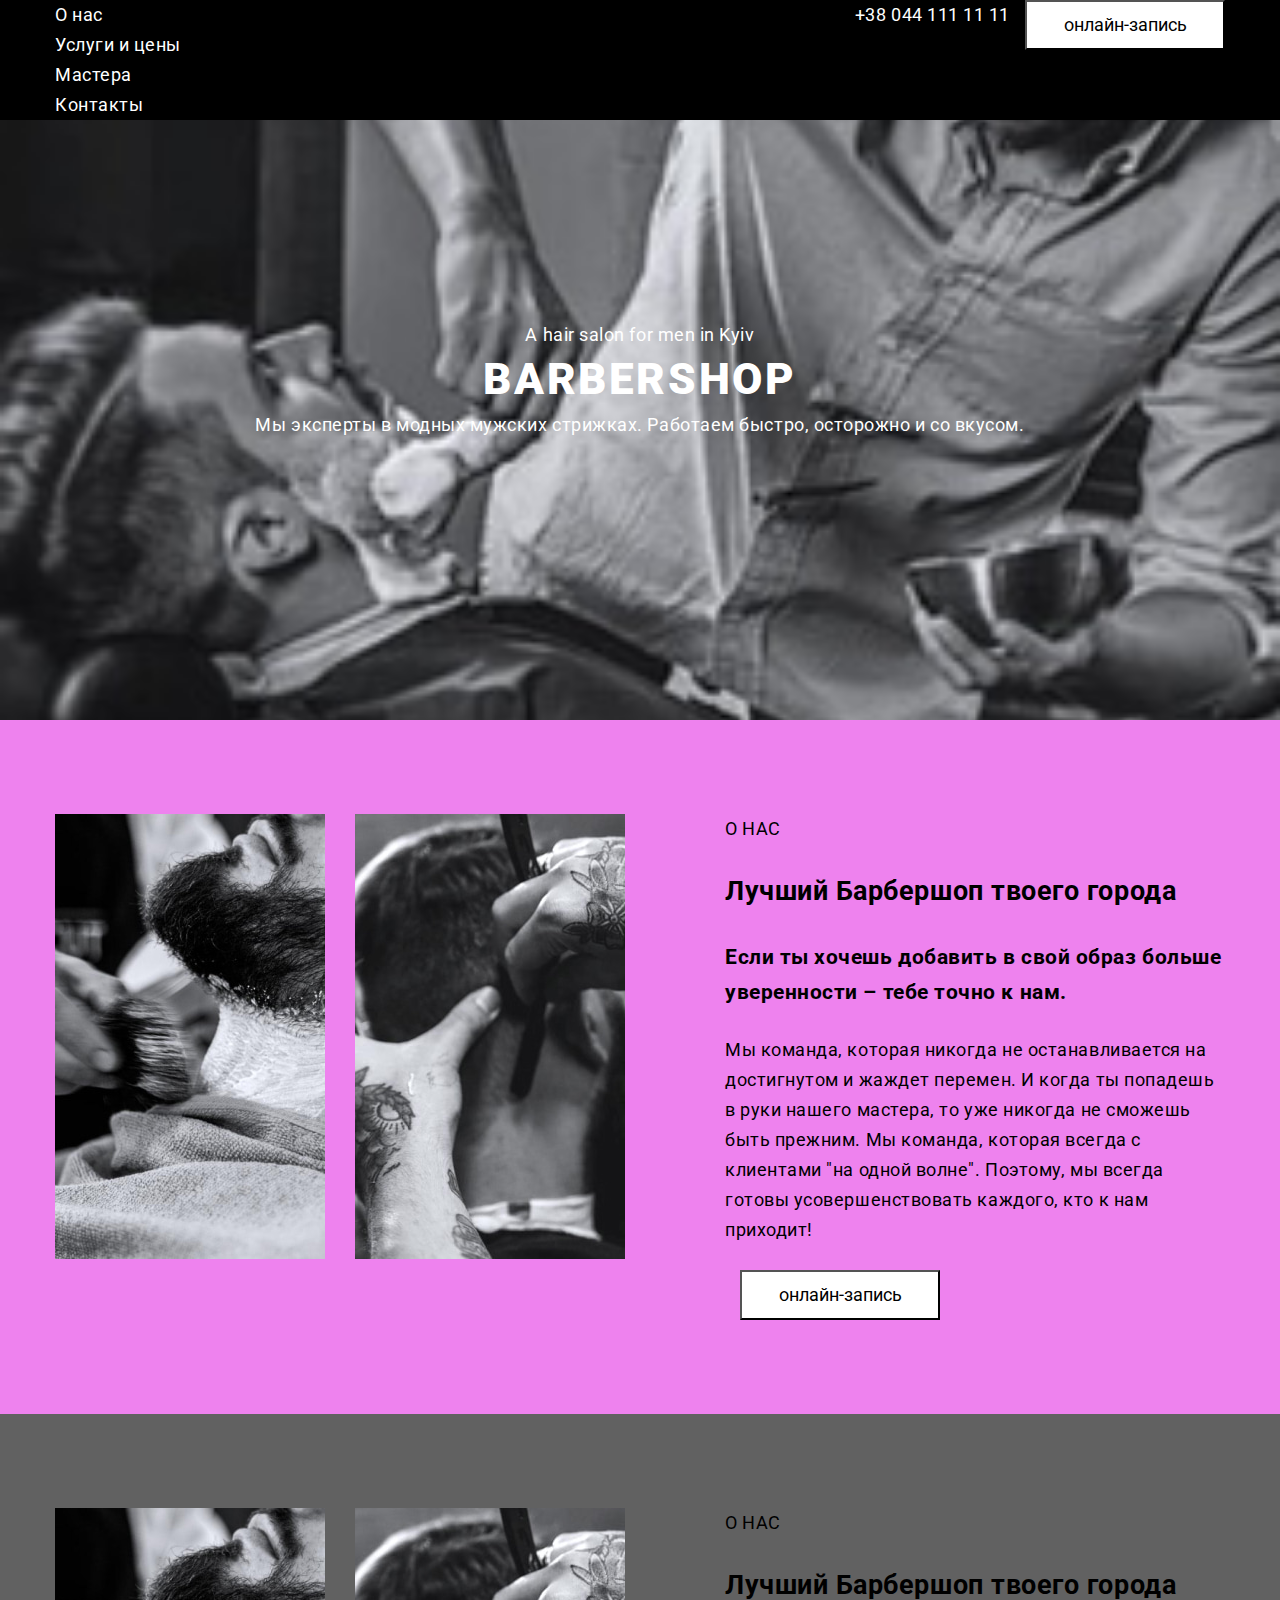
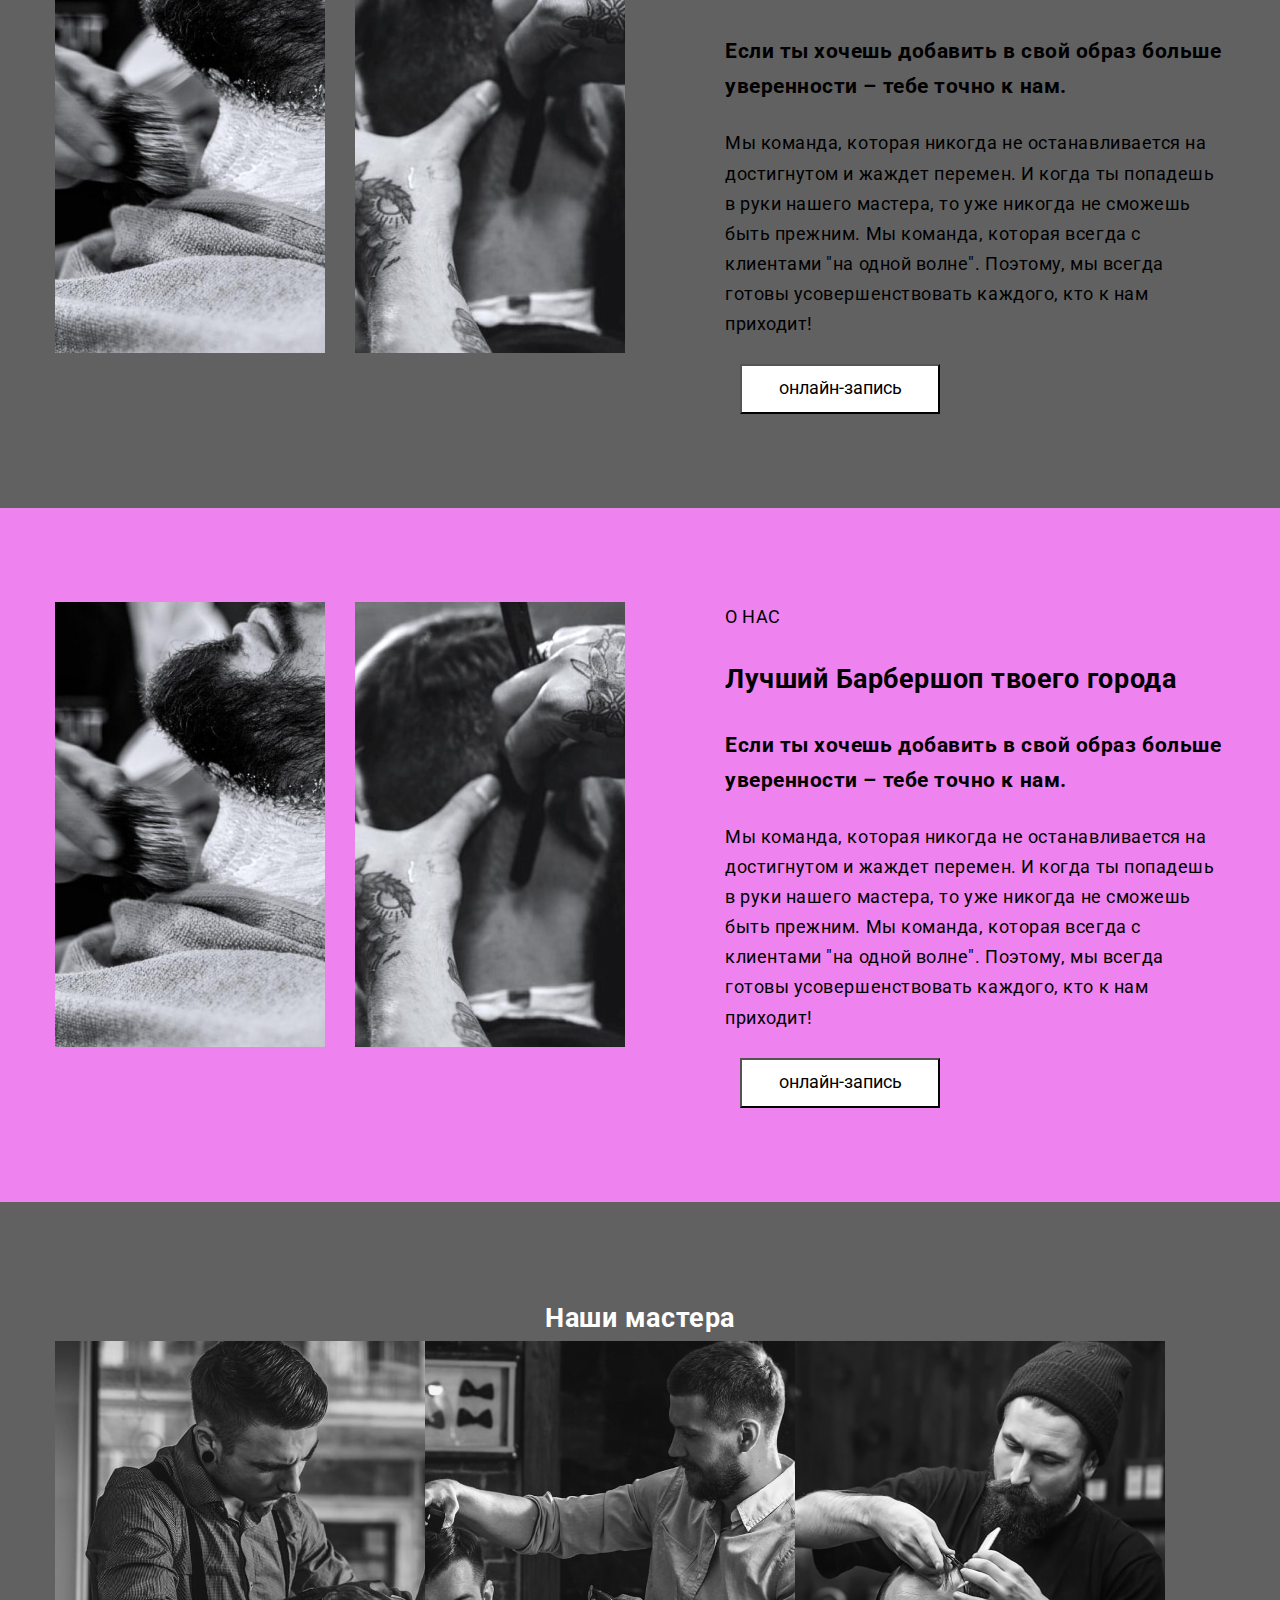
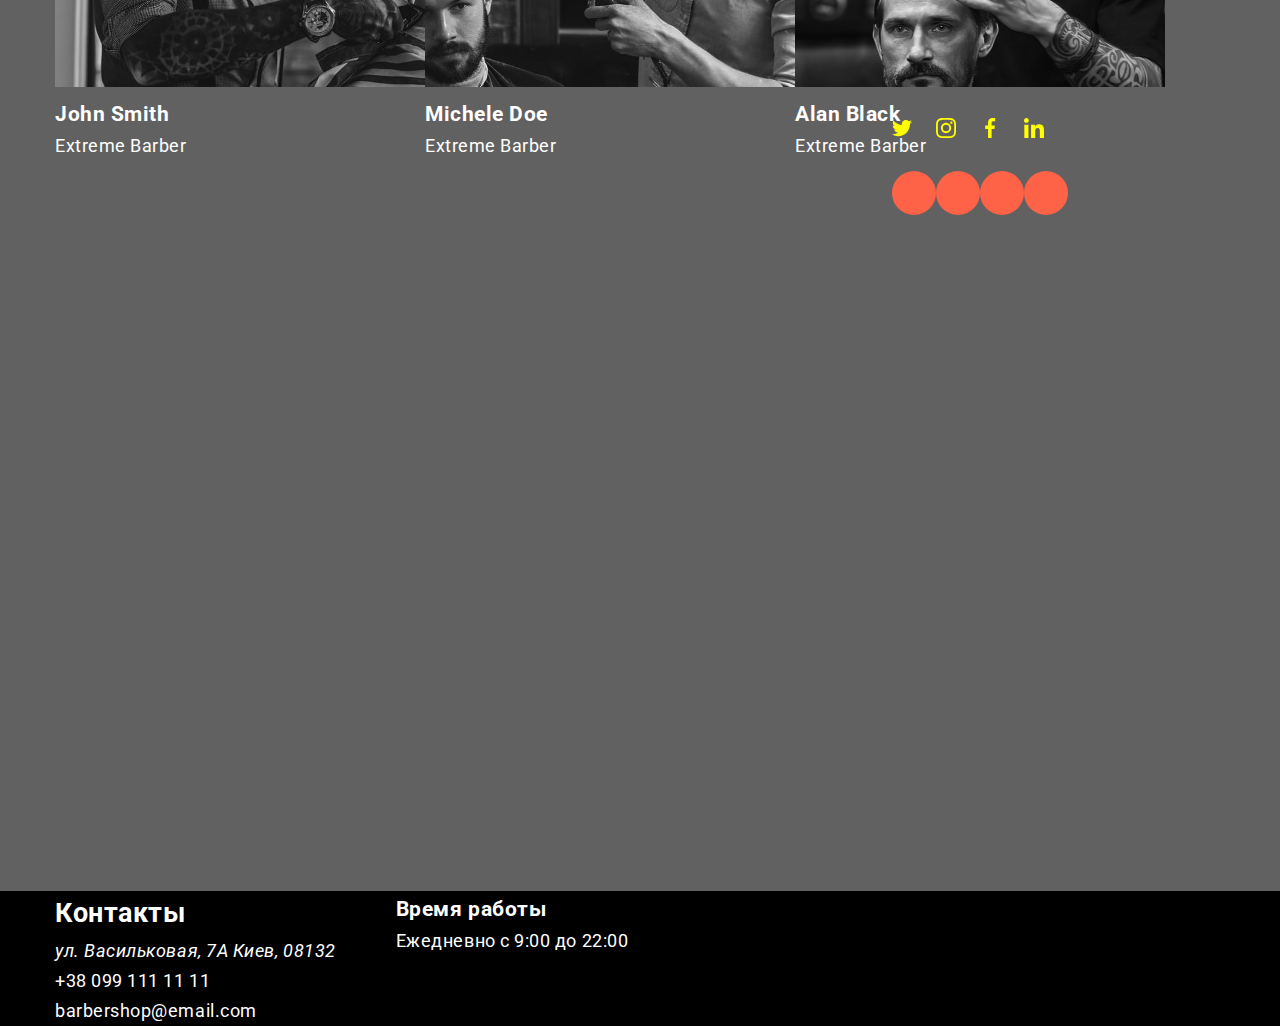
==== commit 8ea62c6c: "2" ====
--- a/index.html
+++ b/index.html
@@ -20,7 +20,7 @@
   <body>
     <!-- Секция хедер -->
     <header class="header">
-      <div class="container">
+      <div class="header-container container">
         <nav>
           <ul class="header-list list">
             <li>
@@ -39,42 +39,29 @@
             </li>
           </ul>
         </nav>
-        <a href="tel:+380441111111">+38 044 111 11 11</a>
+        <a href="tel:+380441111111" class="tel">+38 044 111 11 11</a>
         <button type="button" class="button" cursor="pointer">
           онлайн-запись
         </button>
       </div>
     </header>
-    <!-- Секция уникальный контент -->
     <main>
       <!-- Секция герой -->
-      <section>
+      <section class="hero">
         <div class="container">
-          <p lang="en">A hair salon for men in Kyiv</p>
-          <h1>BarberShop</h1>
-          <p>
+          <p lang="en" class="hero-text">A hair salon for men in Kyiv</p>
+          <h1 class="hero-title">BarberShop</h1>
+          <p class="hero-text">
             Мы эксперты в модных мужских стрижках. Работаем быстро, осторожно и
             со вкусом.
           </p>
-          <ul class="list">
-            <li>
-              <button type="button" class="button" cursor="pointer">
-                Назад
-              </button>
-            </li>
-            <li>
-              <button type="button" class="button" cursor="pointer">
-                Вперед
-              </button>
-            </li>
-          </ul>
         </div>
       </section>
       <!-- Секция о нас-->
-      <section class="section">
-        <div class="container">
-          <ul class="list">
-            <li>
+      <section class="section-bgc section">
+        <div class="section-container container">
+          <ul class="section-list list">
+            <li class="sction-img">
               <img
                 src="./images/about/img.jpg"
                 alt="Бритье"
@@ -82,7 +69,7 @@
                 height="445"
               />
             </li>
-            <li>
+            <li class="sction-img">
               <img
                 src="./images/about/img-two.jpg"
                 alt="Стрижка"
@@ -91,84 +78,112 @@
               />
             </li>
           </ul>
-          <p>О НАС</p>
-          <h2>Лучший Барбершоп твоего города</h2>
-          <h3>
-            Если ты хочешь добавить в свой образ больше уверенности – тебе точно
-            к нам.
-          </h3>
-          <p>
-            Мы команда, которая никогда не останавливается на достигнутом и
-            жаждет перемен. И когда ты попадешь в руки нашего мастера, то уже
-            никогда не сможешь быть прежним. Мы команда, которая всегда с
-            клиентами "на одной волне". Поэтому, мы всегда готовы
-            усовершенствовать каждого, кто к нам приходит!
-          </p>
-          <button type="button" class="button" cursor="pointer">
-            онлайн-запись
-          </button>
-        </div>
-      </section>
-      <!-- Услуги и цены -->
-      <section class="section">
-        <div class="container">
-          <p>Проведи время в компании лучших мастеров</p>
-          <h2>Услуги и цены</h2>
-          <ul class="list">
-            <li>
-              <ul class="list">
-                <li>Мужская стрижка <span>от 300 грн.</span></li>
-                <li>Стрижка бороды <span>от 200 грн.</span></li>
-                <li>Стрижка усов <span>от 200 грн.</span></li>
-                <li>Бритье опасной бритвой <span>от 200 грн.</span></li>
-              </ul>
-            </li>
-            <li>
-              <ul class="list">
-                <li>Cтрижка у стажера <span>от 50 грн.</span></li>
-                <li>Стрижка под насадку <span>от 200 грн.</span></li>
-                <li>Детская стрижка (до 12 лет) <span>от 300 грн.</span></li>
-                <li>Камуфлирование седины <span>от 200 грн.</span></li>
-              </ul>
-            </li>
-          </ul>
-        </div>
-      </section>
-      <!-- Преимущества -->
-      <section class="section">
-        <div class="container">
-          <ul class="list">
-            <li>
-              <p>600</p>
-              <p>Довольных клиентов в день</p>
-            </li>
-            <li>
-              <p>20</p>
-              <p>Лучших мастеров Киева</p>
-            </li>
-            <li>
-              <p>50</p>
-              <p>Наград за отличный сервис</p>
-            </li>
-            <li>
-              <p>100</p>
-              <p>Подарков постоянным клиентам</p>
-            </li>
-          </ul>
-          <p>старая традиционная школа</p>
-          <h2>Почему приходят именно к нам?</h2>
-          <p>
-            О нас говорят только хорошее. Но лучше
-            <span class="accent">1 раз увидеть</span> и прочувствовать, чем 10
-            раз прочитать.
-          </p>
+          <div class="card">
+            <p class="card-text">О НАС</p>
+            <h2 class="card-title">Лучший Барбершоп твоего города</h2>
+            <h3 class="card-title">
+              Если ты хочешь добавить в свой образ больше уверенности – тебе
+              точно к нам.
+            </h3>
+            <p class="card-text">
+              Мы команда, которая никогда не останавливается на достигнутом и
+              жаждет перемен. И когда ты попадешь в руки нашего мастера, то уже
+              никогда не сможешь быть прежним. Мы команда, которая всегда с
+              клиентами "на одной волне". Поэтому, мы всегда готовы
+              усовершенствовать каждого, кто к нам приходит!
+            </p>
+            <button type="button" class="button" cursor="pointer">
+              онлайн-запись
+            </button>
+          </div>
+        </div>
+      </section>
+      <!-- Секция о нас-->
+      <section class="section-bgc section">
+        <div class="section-container container">
+          <ul class="section-list list">
+            <li class="sction-img">
+              <img
+                src="./images/about/img.jpg"
+                alt="Бритье"
+                width="270"
+                height="445"
+              />
+            </li>
+            <li class="sction-img">
+              <img
+                src="./images/about/img-two.jpg"
+                alt="Стрижка"
+                width="270"
+                height="445"
+              />
+            </li>
+          </ul>
+          <div class="card">
+            <p class="card-text">О НАС</p>
+            <h2 class="card-title">Лучший Барбершоп твоего города</h2>
+            <h3 class="card-title">
+              Если ты хочешь добавить в свой образ больше уверенности – тебе
+              точно к нам.
+            </h3>
+            <p class="card-text">
+              Мы команда, которая никогда не останавливается на достигнутом и
+              жаждет перемен. И когда ты попадешь в руки нашего мастера, то уже
+              никогда не сможешь быть прежним. Мы команда, которая всегда с
+              клиентами "на одной волне". Поэтому, мы всегда готовы
+              усовершенствовать каждого, кто к нам приходит!
+            </p>
+            <button type="button" class="button" cursor="pointer">
+              онлайн-запись
+            </button>
+          </div>
+        </div>
+      </section>
+      <!-- Секция о нас-->
+      <section class="section-bgc section">
+        <div class="section-container container">
+          <ul class="section-list list">
+            <li class="sction-img">
+              <img
+                src="./images/about/img.jpg"
+                alt="Бритье"
+                width="270"
+                height="445"
+              />
+            </li>
+            <li class="sction-img">
+              <img
+                src="./images/about/img-two.jpg"
+                alt="Стрижка"
+                width="270"
+                height="445"
+              />
+            </li>
+          </ul>
+          <div class="card">
+            <p class="card-text">О НАС</p>
+            <h2 class="card-title">Лучший Барбершоп твоего города</h2>
+            <h3 class="card-title">
+              Если ты хочешь добавить в свой образ больше уверенности – тебе
+              точно к нам.
+            </h3>
+            <p class="card-text">
+              Мы команда, которая никогда не останавливается на достигнутом и
+              жаждет перемен. И когда ты попадешь в руки нашего мастера, то уже
+              никогда не сможешь быть прежним. Мы команда, которая всегда с
+              клиентами "на одной волне". Поэтому, мы всегда готовы
+              усовершенствовать каждого, кто к нам приходит!
+            </p>
+            <button type="button" class="button" cursor="pointer">
+              онлайн-запись
+            </button>
+          </div>
         </div>
       </section>
       <!-- Наши мастера -->
       <section class="section">
         <div class="container">
-          <p>для настоящих ценителей атмосферы</p>
-          <h2>Наши мастера</h2>
+          <h2 class="masters-title">Наши мастера</h2>
           <ul class="masters-list list">
             <li>
               <img
@@ -180,10 +195,34 @@
               <h3>John Smith</h3>
               <p lang="en">Extreme Barber</p>
               <ul class="list">
-                <li><a href="">Instagram</a></li>
-                <li><a href="">Twitter</a></li>
-                <li><a href="">Facebook</a></li>
-                <li><a href="">LinkedIn</a></li>
+                <li>
+                  <a href="">
+                    <svg>
+                      <use></use>
+                    </svg>
+                  </a>
+                </li>
+                <li>
+                  <a href="">
+                    <svg>
+                      <use></use>
+                    </svg>
+                  </a>
+                </li>
+                <li>
+                  <a href="">
+                    <svg>
+                      <use></use>
+                    </svg>
+                  </a>
+                </li>
+                <li>
+                  <a href="">
+                    <svg>
+                      <use></use>
+                    </svg>
+                  </a>
+                </li>
               </ul>
             </li>
             <li>
@@ -196,10 +235,10 @@
               <h3>Michele Doe</h3>
               <p lang="en">Extreme Barber</p>
               <ul class="list">
-                <li><a href="">Instagram</a></li>
-                <li><a href="">Twitter</a></li>
-                <li><a href="">Facebook</a></li>
-                <li><a href="">LinkedIn</a></li>
+                <li><a href=""></a></li>
+                <li><a href=""></a></li>
+                <li><a href=""></a></li>
+                <li><a href=""></a></li>
               </ul>
             </li>
             <li>
--- a/css/styles.css
+++ b/css/styles.css
@@ -67,21 +67,91 @@
   background-color: var(--primary-black-color);
 }
 
-.header-list {
+.header-container {
+  display: flex;
+}
+
+.tel {
+  margin-left: auto;
 }
 
 .button {
-  color: var(--primary-white-color);
-  background-color: var(--primary-black-color);
+  width: 200px;
+  height: 50px;
+  margin-left: 15px;
+  padding: 10px 32px;
+  color: var(--primary-black-color);
+  background-color: var(--primary-white-color);
 }
 
 .button:hover,
 .button:focus {
-  color: var(--primary-black-color);
-  background-color: var(--primary-white-color);
+  color: var(--primary-white-color);
+  background-color: var(--primary-black-color);
+}
+
+/* Hero */
+
+.hero {
+  max-width: 1600px;
+  height: 600px;
+  margin-left: auto;
+  margin-right: auto;
+  padding-top: 200px;
+  padding-bottom: 200px;
+  background-image: url(../images/gallery/photo-two.jpg);
+  background-repeat: no-repeat;
+  background-position: center;
+  background-size: cover;
+}
+
+.hero-title {
+  font-weight: 900;
+  font-size: 44px;
+  line-height: 1.36;
+  text-align: center;
+  letter-spacing: 0.06em;
+  text-transform: uppercase;
+  color: var(--primary-white-color);
+}
+
+.hero-text {
+  text-align: center;
+}
+
+/* Секция о нас */
+
+.section-bgc:nth-child(even) {
+  background-color: violet;
+}
+
+.section-container {
+  display: flex;
+}
+
+.section-list {
+  display: flex;
+}
+
+.sction-img:first-child {
+  margin-right: 30px;
+}
+
+.card {
+  margin-left: 100px;
+  color: black;
+}
+
+.card-text,
+.card-title {
+  margin-bottom: 25px;
 }
 
 /* Наши мастера */
+
+.masters-title {
+  text-align: center;
+}
 
 .masters-list {
   display: flex;
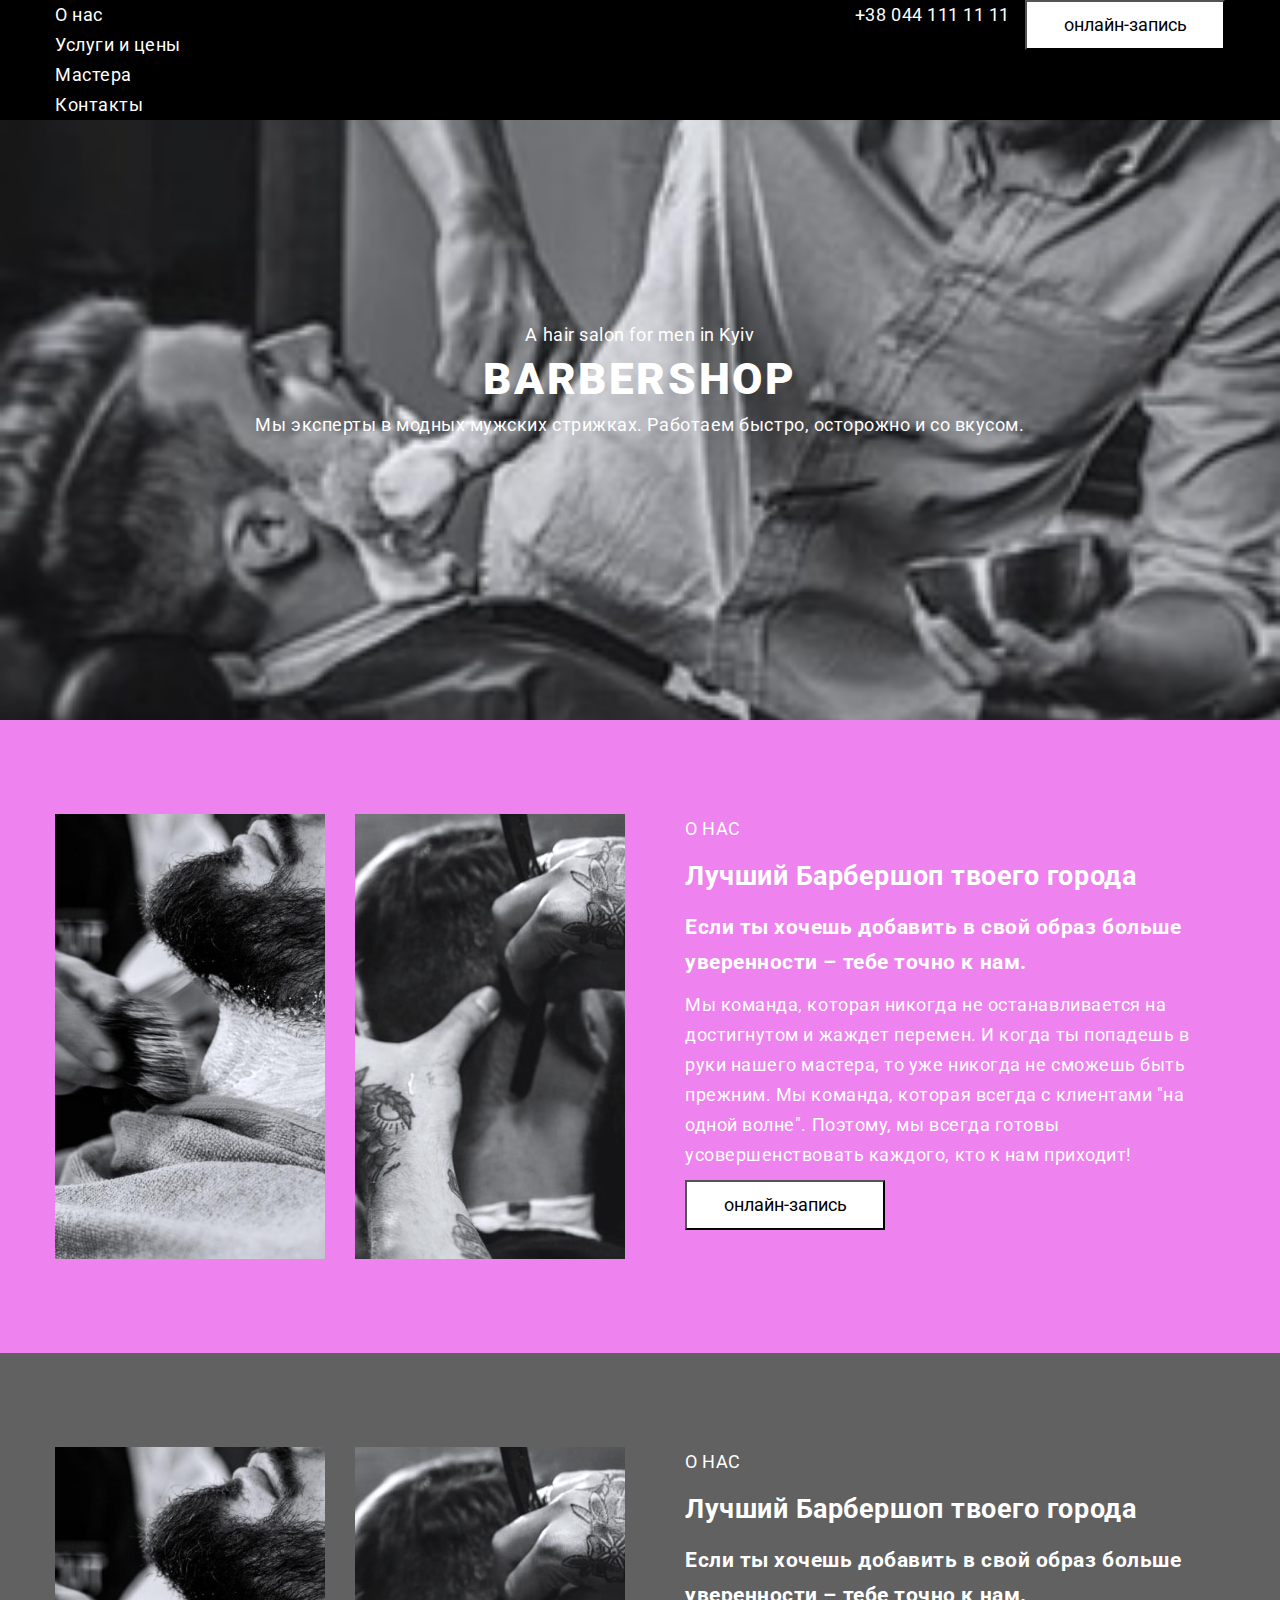
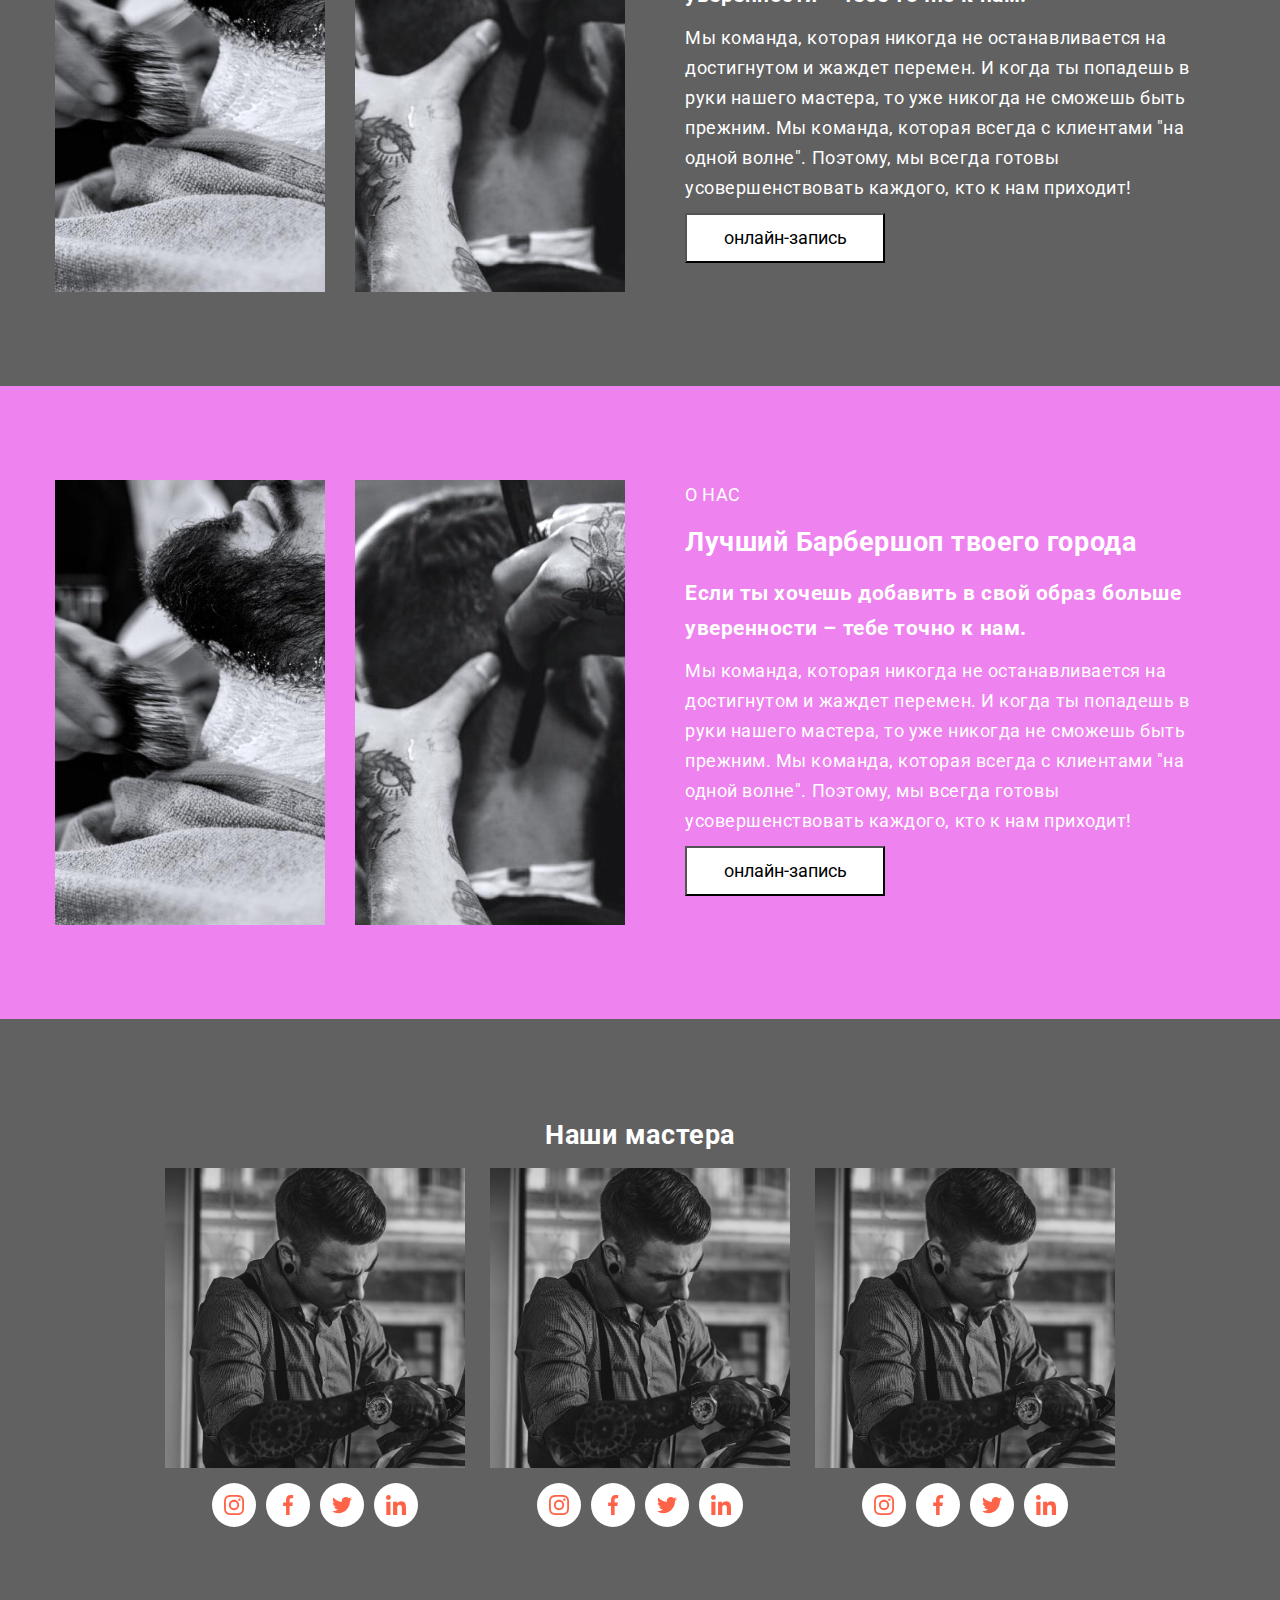
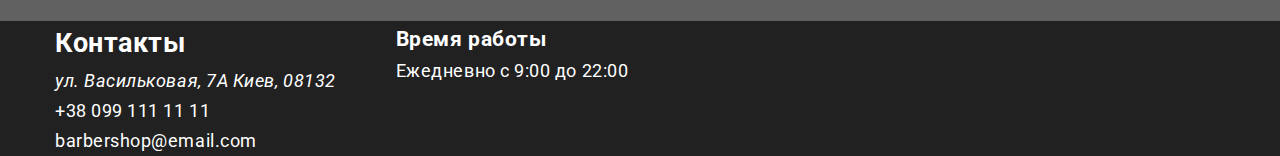
==== commit b45e50c2: "Icons test" ====
--- a/index.html
+++ b/index.html
@@ -61,7 +61,7 @@
       <section class="section-bgc section">
         <div class="section-container container">
           <ul class="section-list list">
-            <li class="sction-img">
+            <li class="section-img">
               <img
                 src="./images/about/img.jpg"
                 alt="Бритье"
@@ -69,7 +69,7 @@
                 height="445"
               />
             </li>
-            <li class="sction-img">
+            <li class="section-img">
               <img
                 src="./images/about/img-two.jpg"
                 alt="Стрижка"
@@ -92,7 +92,11 @@
               клиентами "на одной волне". Поэтому, мы всегда готовы
               усовершенствовать каждого, кто к нам приходит!
             </p>
-            <button type="button" class="button" cursor="pointer">
+            <button
+              type="button"
+              class="button button-secondary"
+              cursor="pointer"
+            >
               онлайн-запись
             </button>
           </div>
@@ -102,7 +106,7 @@
       <section class="section-bgc section">
         <div class="section-container container">
           <ul class="section-list list">
-            <li class="sction-img">
+            <li class="section-img">
               <img
                 src="./images/about/img.jpg"
                 alt="Бритье"
@@ -110,7 +114,7 @@
                 height="445"
               />
             </li>
-            <li class="sction-img">
+            <li class="section-img">
               <img
                 src="./images/about/img-two.jpg"
                 alt="Стрижка"
@@ -133,7 +137,11 @@
               клиентами "на одной волне". Поэтому, мы всегда готовы
               усовершенствовать каждого, кто к нам приходит!
             </p>
-            <button type="button" class="button" cursor="pointer">
+            <button
+              type="button"
+              class="button button-secondary"
+              cursor="pointer"
+            >
               онлайн-запись
             </button>
           </div>
@@ -143,7 +151,7 @@
       <section class="section-bgc section">
         <div class="section-container container">
           <ul class="section-list list">
-            <li class="sction-img">
+            <li class="section-img">
               <img
                 src="./images/about/img.jpg"
                 alt="Бритье"
@@ -151,7 +159,7 @@
                 height="445"
               />
             </li>
-            <li class="sction-img">
+            <li class="section-img">
               <img
                 src="./images/about/img-two.jpg"
                 alt="Стрижка"
@@ -174,7 +182,11 @@
               клиентами "на одной волне". Поэтому, мы всегда готовы
               усовершенствовать каждого, кто к нам приходит!
             </p>
-            <button type="button" class="button" cursor="pointer">
+            <button
+              type="button"
+              class="button button-secondary"
+              cursor="pointer"
+            >
               онлайн-запись
             </button>
           </div>
@@ -184,120 +196,128 @@
       <section class="section">
         <div class="container">
           <h2 class="masters-title">Наши мастера</h2>
-          <ul class="masters-list list">
-            <li>
-              <img
-                src="./images/masters/img1.jpg"
-                alt="John Smith"
-                width="370"
-                height="346"
-              />
-              <h3>John Smith</h3>
-              <p lang="en">Extreme Barber</p>
-              <ul class="list">
-                <li>
-                  <a href="">
-                    <svg>
-                      <use></use>
-                    </svg>
-                  </a>
-                </li>
-                <li>
-                  <a href="">
-                    <svg>
-                      <use></use>
-                    </svg>
-                  </a>
-                </li>
-                <li>
-                  <a href="">
-                    <svg>
-                      <use></use>
-                    </svg>
-                  </a>
-                </li>
-                <li>
-                  <a href="">
-                    <svg>
-                      <use></use>
-                    </svg>
-                  </a>
-                </li>
-              </ul>
-            </li>
-            <li>
-              <img
-                src="./images/masters/img2.jpg"
-                alt="Michele Doe"
-                width="370"
-                height="346"
-              />
-              <h3>Michele Doe</h3>
-              <p lang="en">Extreme Barber</p>
-              <ul class="list">
-                <li><a href=""></a></li>
-                <li><a href=""></a></li>
-                <li><a href=""></a></li>
-                <li><a href=""></a></li>
-              </ul>
-            </li>
-            <li>
-              <img
-                src="./images/masters/img3.jpg"
-                alt="Alan Black"
-                width="370"
-                height="346"
-              />
-              <h3>Alan Black</h3>
-              <p lang="en">Extreme Barber</p>
-              <ul class="icons-item list">
-                <li class="">
-                  <a href="" class="icons-link">
-                    <svg class="icons">
-                      <use
-                        href="./images/logo/icons.svg#twitter"
-                        width="20"
-                        height="20"
-                      ></use>
-                    </svg>
-                  </a>
-                </li>
-                <li>
-                  <a href="" class="icons-link">
-                    <svg class="icons">
-                      <use
-                        href="./images/logo/icons.svg#instagram"
-                        width="20"
-                        height="20"
-                      ></use>
-                    </svg>
-                  </a>
-                </li>
-                <li>
-                  <a href="" class="icons-link">
-                    <svg class="icons">
-                      <use
-                        href="./images/logo/icons.svg#facebook"
-                        width="20"
-                        height="20"
-                      ></use>
-                    </svg>
-                  </a>
-                </li>
-                <li>
-                  <a href="" class="icons-link">
-                    <svg class="icons">
-                      <use
-                        href="./images/logo/icons.svg#linkedin"
-                        width="20"
-                        height="20"
-                      ></use>
-                    </svg>
-                  </a>
-                </li>
-              </ul>
-            </li>
-          </ul>
+          <div class="card-item">
+            <ul class="masters-list list">
+              <li>
+                <img
+                  src="./images/masters/img1.jpg"
+                  alt="John Smith"
+                  width="300"
+                  height="300"
+                />
+                <ul class="card-card list">
+                  <li class="icon-item">
+                    <a href="" class="icon-link">
+                      <svg class="icon" width="20" height="20">
+                        <use href="./images/logo/icons.svg#instagram"></use>
+                      </svg>
+                    </a>
+                  </li>
+                  <li class="icon-item">
+                    <a href="" class="icon-link">
+                      <svg class="icon" width="20" height="20">
+                        <use href="./images/logo/icons.svg#facebook"></use>
+                      </svg>
+                    </a>
+                  </li>
+                  <li class="icon-item">
+                    <a href="" class="icon-link">
+                      <svg class="icon" width="20" height="20">
+                        <use href="./images/logo/icons.svg#twitter"></use>
+                      </svg>
+                    </a>
+                  </li>
+                  <li class="icon-item">
+                    <a href="" class="icon-link">
+                      <svg class="icon" width="20" height="20">
+                        <use href="./images/logo/icons.svg#linkedin"></use>
+                      </svg>
+                    </a>
+                  </li>
+                </ul>
+              </li>
+            </ul>
+            <ul class="masters-list list">
+              <li>
+                <img
+                  src="./images/masters/img1.jpg"
+                  alt="John Smith"
+                  width="300"
+                  height="300"
+                />
+                <ul class="card-card list">
+                  <li class="icon-item">
+                    <a href="" class="icon-link">
+                      <svg class="icon" width="20" height="20">
+                        <use href="./images/logo/icons.svg#instagram"></use>
+                      </svg>
+                    </a>
+                  </li>
+                  <li class="icon-item">
+                    <a href="" class="icon-link">
+                      <svg class="icon" width="20" height="20">
+                        <use href="./images/logo/icons.svg#facebook"></use>
+                      </svg>
+                    </a>
+                  </li>
+                  <li class="icon-item">
+                    <a href="" class="icon-link">
+                      <svg class="icon" width="20" height="20">
+                        <use href="./images/logo/icons.svg#twitter"></use>
+                      </svg>
+                    </a>
+                  </li>
+                  <li class="icon-item">
+                    <a href="" class="icon-link">
+                      <svg class="icon" width="20" height="20">
+                        <use href="./images/logo/icons.svg#linkedin"></use>
+                      </svg>
+                    </a>
+                  </li>
+                </ul>
+              </li>
+            </ul>
+            <ul class="masters-list list">
+              <li>
+                <img
+                  src="./images/masters/img1.jpg"
+                  alt="John Smith"
+                  width="300"
+                  height="300"
+                />
+                <ul class="card-card list">
+                  <li class="icon-item">
+                    <a href="" class="icon-link">
+                      <svg class="icon" width="20" height="20">
+                        <use href="./images/logo/icons.svg#instagram"></use>
+                      </svg>
+                    </a>
+                  </li>
+                  <li class="icon-item">
+                    <a href="" class="icon-link">
+                      <svg class="icon" width="20" height="20">
+                        <use href="./images/logo/icons.svg#facebook"></use>
+                      </svg>
+                    </a>
+                  </li>
+                  <li class="icon-item">
+                    <a href="" class="icon-link">
+                      <svg class="icon" width="20" height="20">
+                        <use href="./images/logo/icons.svg#twitter"></use>
+                      </svg>
+                    </a>
+                  </li>
+                  <li class="icon-item">
+                    <a href="" class="icon-link">
+                      <svg class="icon" width="20" height="20">
+                        <use href="./images/logo/icons.svg#linkedin"></use>
+                      </svg>
+                    </a>
+                  </li>
+                </ul>
+              </li>
+            </ul>
+          </div>
         </div>
       </section>
     </main>
--- a/css/styles.css
+++ b/css/styles.css
@@ -60,6 +60,10 @@
   padding-bottom: 94px;
 }
 
+img {
+  display: block;
+}
+
 /* Header */
 
 .header {
@@ -133,71 +137,85 @@
   display: flex;
 }
 
-.sction-img:first-child {
+.section-img:not(:last-child) {
   margin-right: 30px;
 }
 
 .card {
-  margin-left: 100px;
-  color: black;
+  margin-left: 60px;
 }
 
 .card-text,
-.card-title {
-  margin-bottom: 25px;
+.card-title,
+.card-text {
+  margin-bottom: 10px;
+}
+
+.button-secondary {
+  margin-left: 0;
 }
 
 /* Наши мастера */
 
 .masters-title {
   text-align: center;
-}
-
-.masters-list {
-  display: flex;
-}
-
-.icons-item {
-  display: flex;
+  margin-bottom: 10px;
+}
+
+.card-item {
+  display: flex;
+  align-items: center;
   justify-content: center;
 }
 
-.icons-link {
-  display: flex;
+.masters-list:not(:last-child) {
+  margin-right: 25px;
+}
+
+.card-card {
+  display: flex;
+  align-items: center;
   justify-content: center;
-  align-items: center;
+  margin-top: 15px;
+}
+
+.icon-item {
   width: 44px;
   height: 44px;
+  background-color: #fff;
   border-radius: 50%;
+  display: flex;
+  align-items: center;
+  justify-content: center;
+}
+
+.icon-item:not(:last-child) {
+  margin-right: 10px;
+}
+
+.icon-link {
+  fill: tomato;
+}
+
+.icon-item:hover,
+.icon-item:focus {
   background-color: tomato;
-  margin-top: 10px;
-}
-
-.icons-link:hover,
-.icons-link:focus {
-  background-color: black;
-}
-
-.icons-link:hover .icons,
-.icons-link:focus .icons {
+}
+
+.icon-item:hover .icon,
+.icon-item:focus .icon {
   fill: white;
 }
 
-.icons {
-  fill: yellow;
-  background-size: 20px;
-  background-position: center;
-}
-
-.icons:not(:last-child) {
-  margin-right: 10px;
+.icon {
+  display: flex;
 }
 
 /* Footer */
 
 .footer {
-  color: var(--primary-white-color);
-  background-color: var(--primary-black-color);
+  color: white;
+  background-color: var(--title-text-color);
 }
 
 .footer-container {
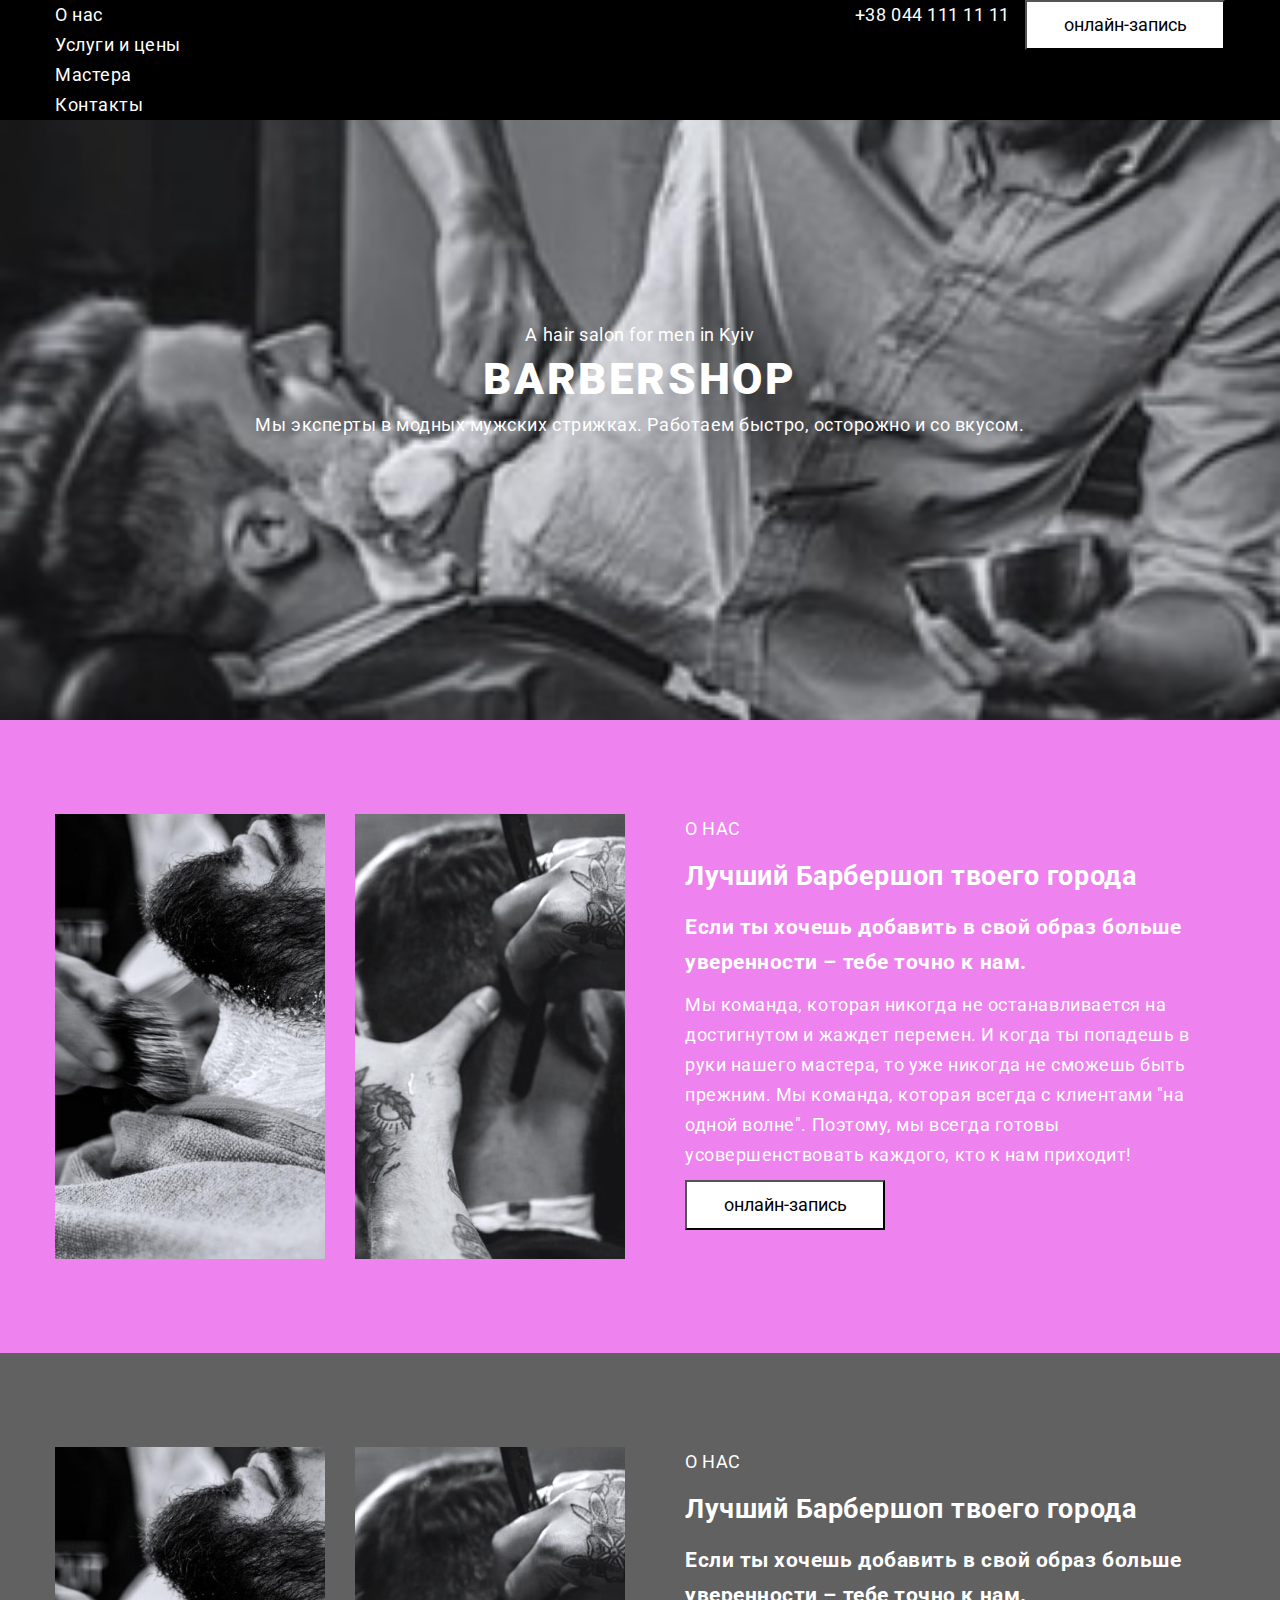
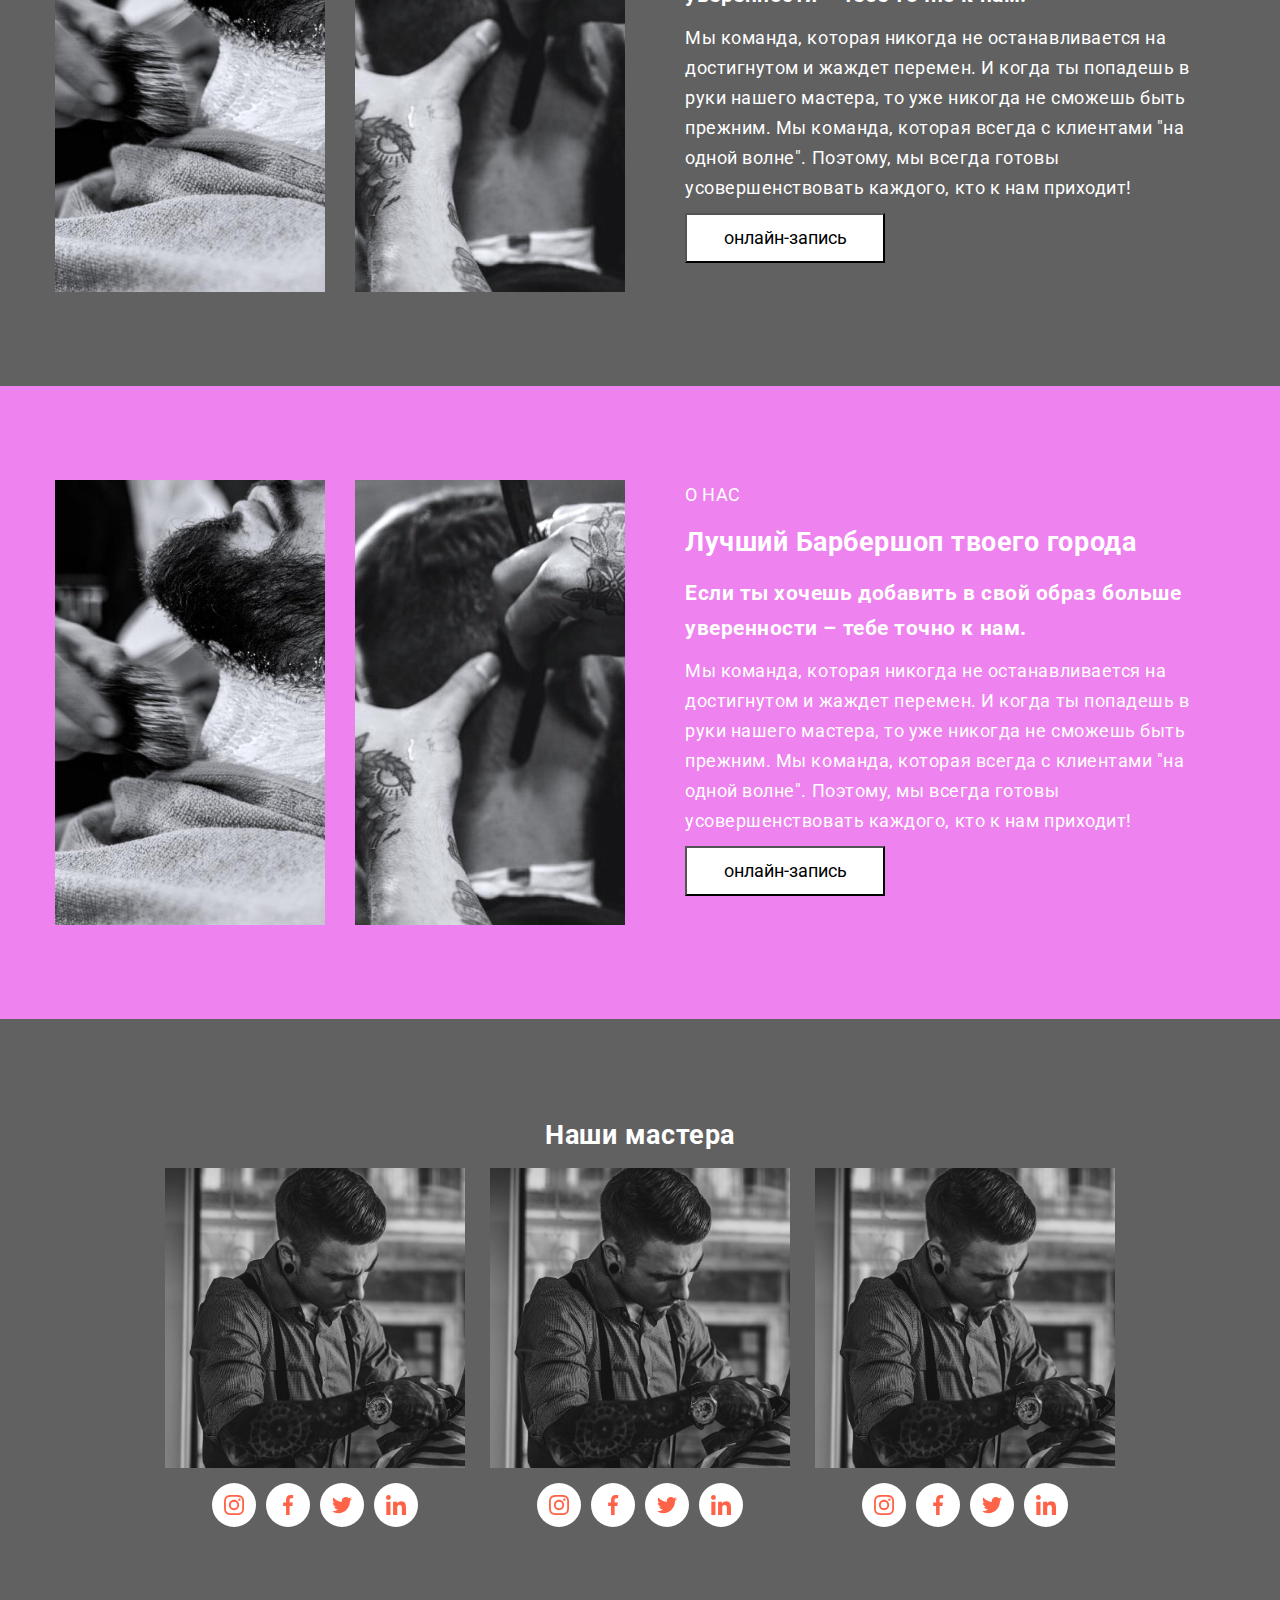
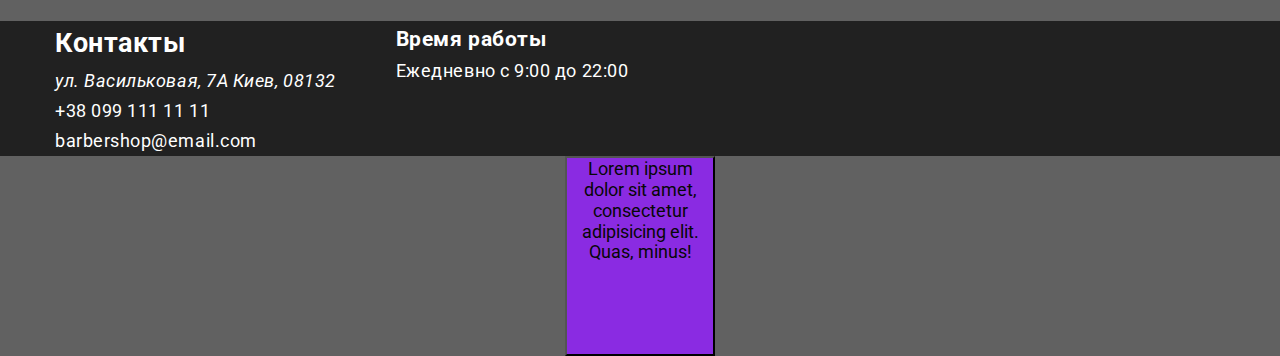
==== commit 5c68f733: "Test" ====
--- a/index.html
+++ b/index.html
@@ -40,7 +40,12 @@
           </ul>
         </nav>
         <a href="tel:+380441111111" class="tel">+38 044 111 11 11</a>
-        <button type="button" class="button" cursor="pointer">
+        <button
+          type="button"
+          class="primary-button button"
+          cursor="pointer"
+          data-modal-open
+        >
           онлайн-запись
         </button>
       </div>
@@ -348,5 +353,22 @@
         </div>
       </div>
     </footer>
+
+    <button class="bth-test">
+      Lorem ipsum dolor sit amet, consectetur adipisicing elit. Quas, minus!
+    </button>
+
+    <!-- Modal window -->
+    <div class="backdrop is-hidden" data-modal>
+      <div class="modal-wrapper">
+        <button class="modal-bth" data-modal-close>x</button>
+        <p class="modal-text">
+          Lorem ipsum dolor, sit amet consectetur adipisicing elit. Sapiente qui
+          reprehenderit nisi alias laboriosam pariatur cum similique perferendis
+          ratione officiis? Nostrum sit dolorum maiores harum?
+        </p>
+      </div>
+    </div>
+    <script src="./js/modal.js"></script>
   </body>
 </html>
--- a/css/styles.css
+++ b/css/styles.css
@@ -17,6 +17,7 @@
   font-size: 18px;
   line-height: 1.67;
   letter-spacing: 0.03em;
+
   color: var(--primary-white-color);
   background-color: rgb(97, 97, 97);
 }
@@ -24,6 +25,8 @@
 /* Спец. */
 
 [href] {
+  transition: color 250ms;
+
   color: currentColor;
   text-decoration: none;
 }
@@ -35,6 +38,7 @@
 
 .list {
   list-style: none;
+
   padding-left: 0;
 }
 
@@ -80,10 +84,13 @@
 }
 
 .button {
+  transition: color 250ms, background-color 250ms;
+
   width: 200px;
   height: 50px;
   margin-left: 15px;
   padding: 10px 32px;
+
   color: var(--primary-black-color);
   background-color: var(--primary-white-color);
 }
@@ -92,6 +99,10 @@
 .button:focus {
   color: var(--primary-white-color);
   background-color: var(--primary-black-color);
+}
+
+.primary-button {
+  background-image: url(../images/logo/icons.svg#instagram);
 }
 
 /* Hero */
@@ -116,6 +127,7 @@
   text-align: center;
   letter-spacing: 0.06em;
   text-transform: uppercase;
+
   color: var(--primary-white-color);
 }
 
@@ -225,3 +237,73 @@
 .address {
   margin-right: 60px;
 }
+
+/* Modal window */
+
+.backdrop {
+  position: fixed;
+  top: 0;
+  left: 0;
+  width: 100vw;
+  height: 100vh;
+  opacity: 1;
+  pointer-events: initial;
+
+  background-color: rgba(0, 0, 0, 0.411);
+}
+
+.backdrop.is-hidden {
+  opacity: 0;
+  visibility: hidden;
+  pointer-events: none;
+}
+
+.modal-wrapper {
+  position: absolute;
+  top: 50%;
+  left: 50%;
+  transform: translate(-50%, -50%);
+
+  border-radius: 10px;
+
+  color: blueviolet;
+  background-color: #fff;
+}
+
+.modal-bth {
+  position: absolute;
+  top: 0;
+  right: 0;
+
+  margin: 5px;
+
+  border: 1px solid tomato;
+  border-radius: 50%;
+
+  color: tomato;
+  background-color: #fff;
+}
+
+.modal-text {
+  padding: 20px;
+}
+
+.bth-test {
+  transition: color 1000ms 200ms, background-color 1000ms 200ms,
+    transform 500ms ease-in-out 500ms;
+  transform: ;
+  display: flex;
+  margin-left: auto;
+  margin-right: auto;
+  width: 150px;
+  height: 200px;
+
+  color: rgb(7, 7, 7);
+  background-color: blueviolet;
+}
+
+.bth-test:hover,
+.bth-test:focus {
+  color: white;
+  background-color: tomato;
+}
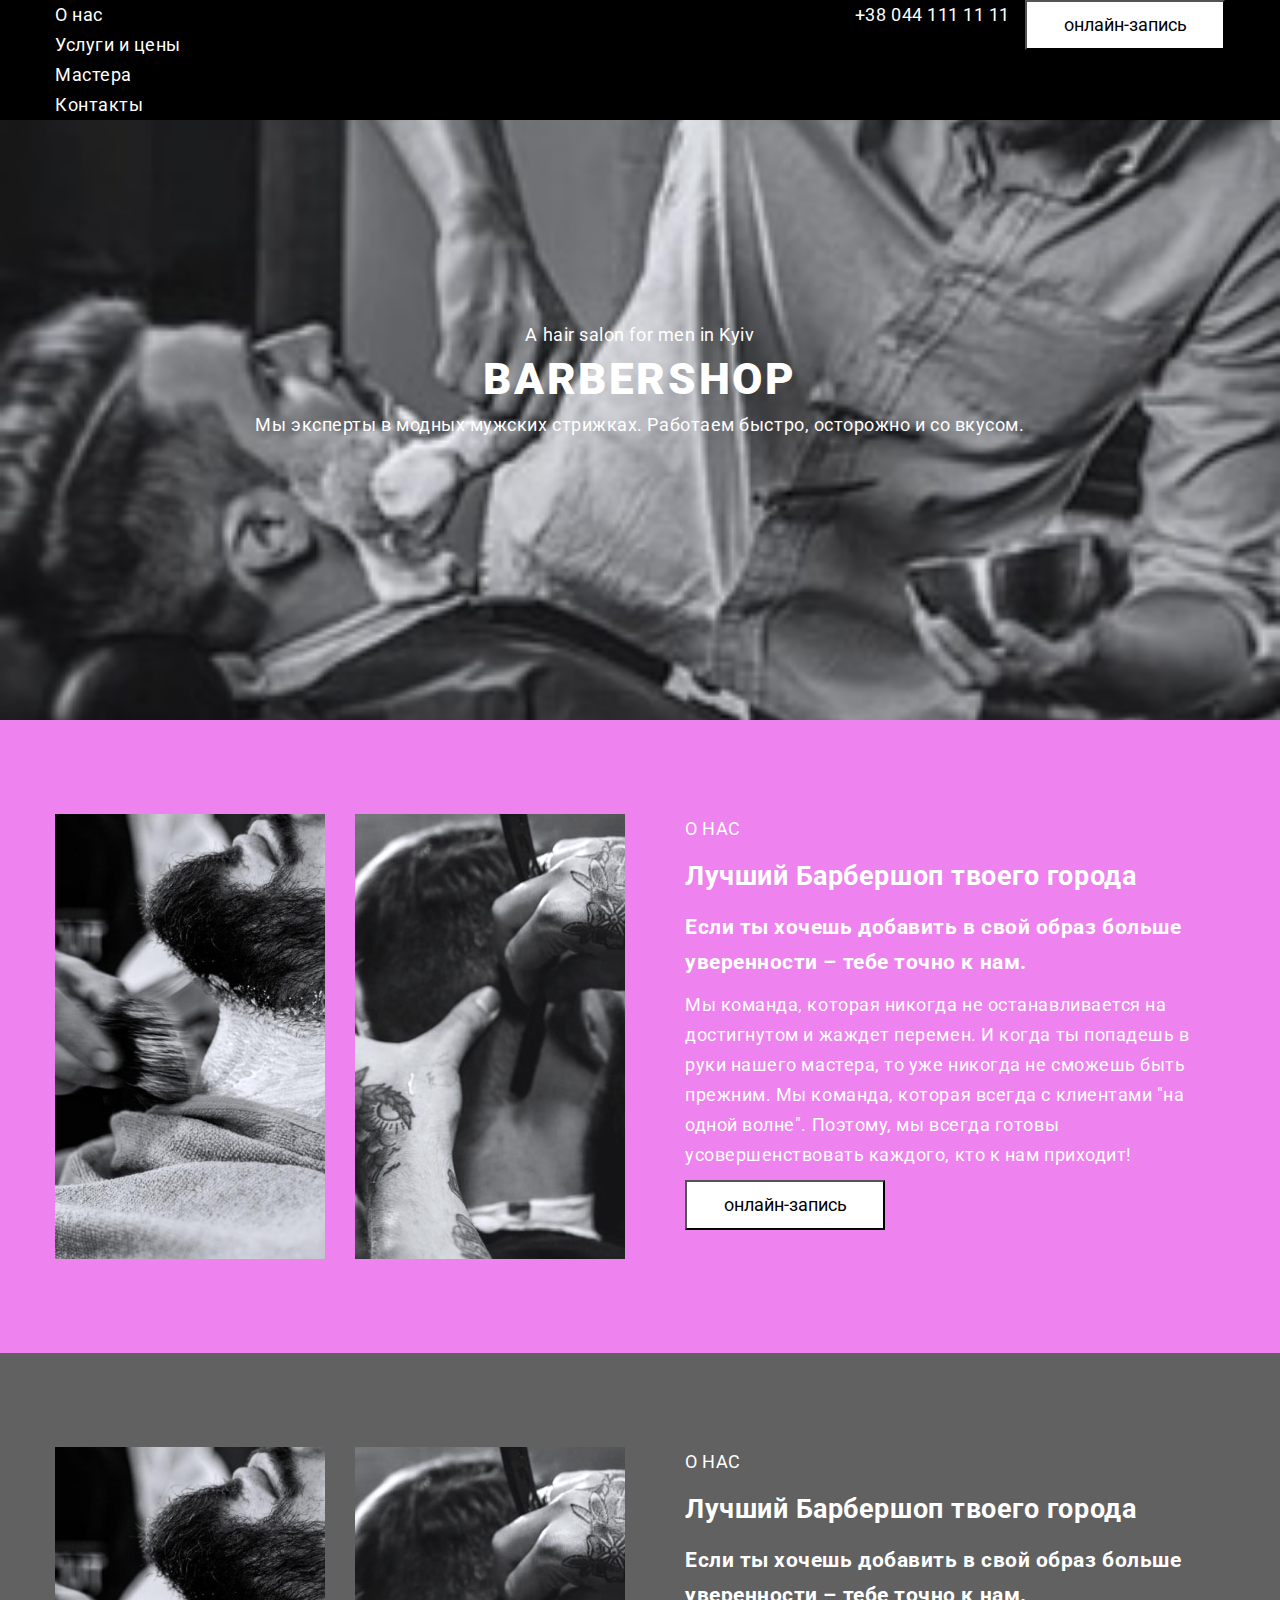
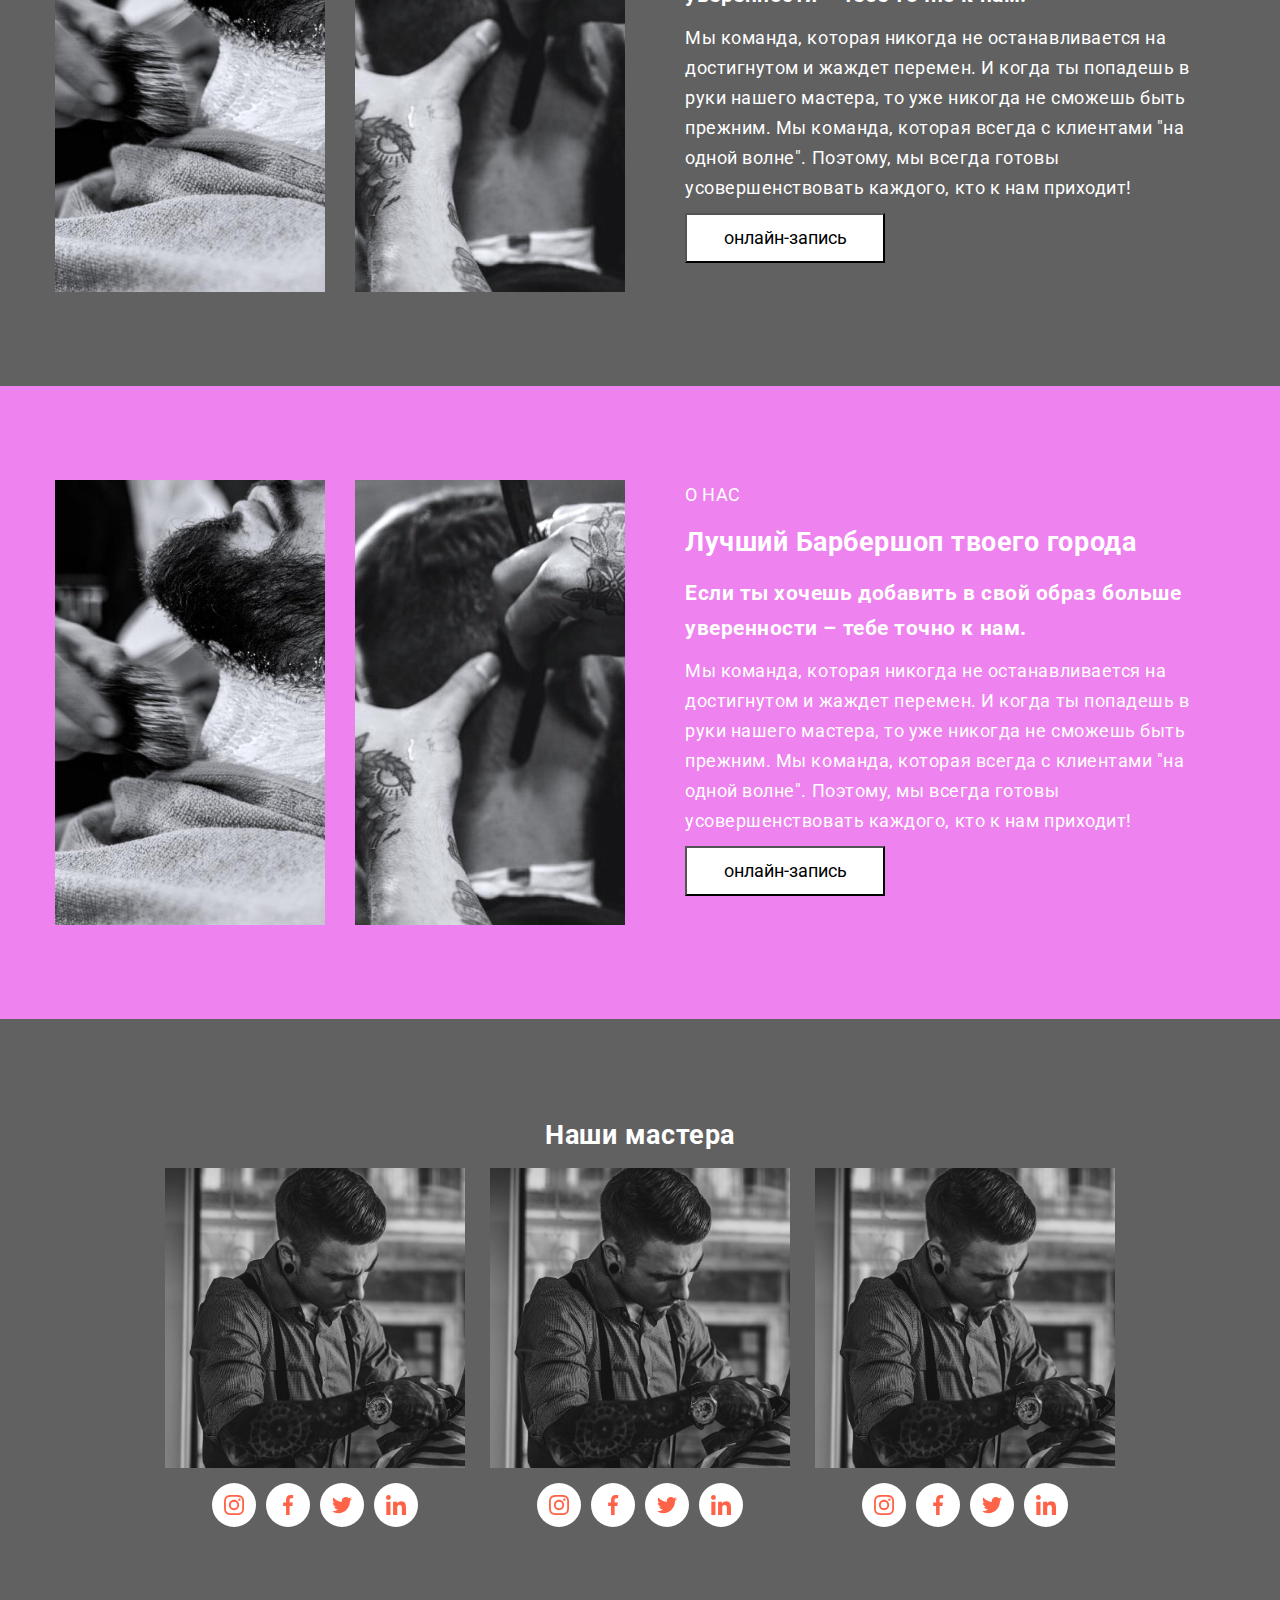
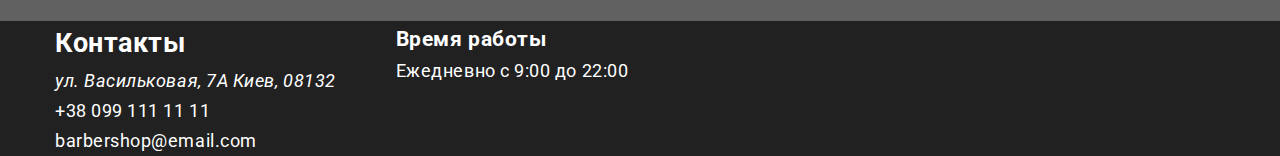
==== commit c4b9bea6: "test" ====
--- a/index.html
+++ b/index.html
@@ -353,11 +353,6 @@
         </div>
       </div>
     </footer>
-
-    <button class="bth-test">
-      Lorem ipsum dolor sit amet, consectetur adipisicing elit. Quas, minus!
-    </button>
-
     <!-- Modal window -->
     <div class="backdrop is-hidden" data-modal>
       <div class="modal-wrapper">
--- a/css/styles.css
+++ b/css/styles.css
@@ -290,20 +290,3 @@
 
 .bth-test {
   transition: color 1000ms 200ms, background-color 1000ms 200ms,
-    transform 500ms ease-in-out 500ms;
-  transform: ;
-  display: flex;
-  margin-left: auto;
-  margin-right: auto;
-  width: 150px;
-  height: 200px;
-
-  color: rgb(7, 7, 7);
-  background-color: blueviolet;
-}
-
-.bth-test:hover,
-.bth-test:focus {
-  color: white;
-  background-color: tomato;
-}
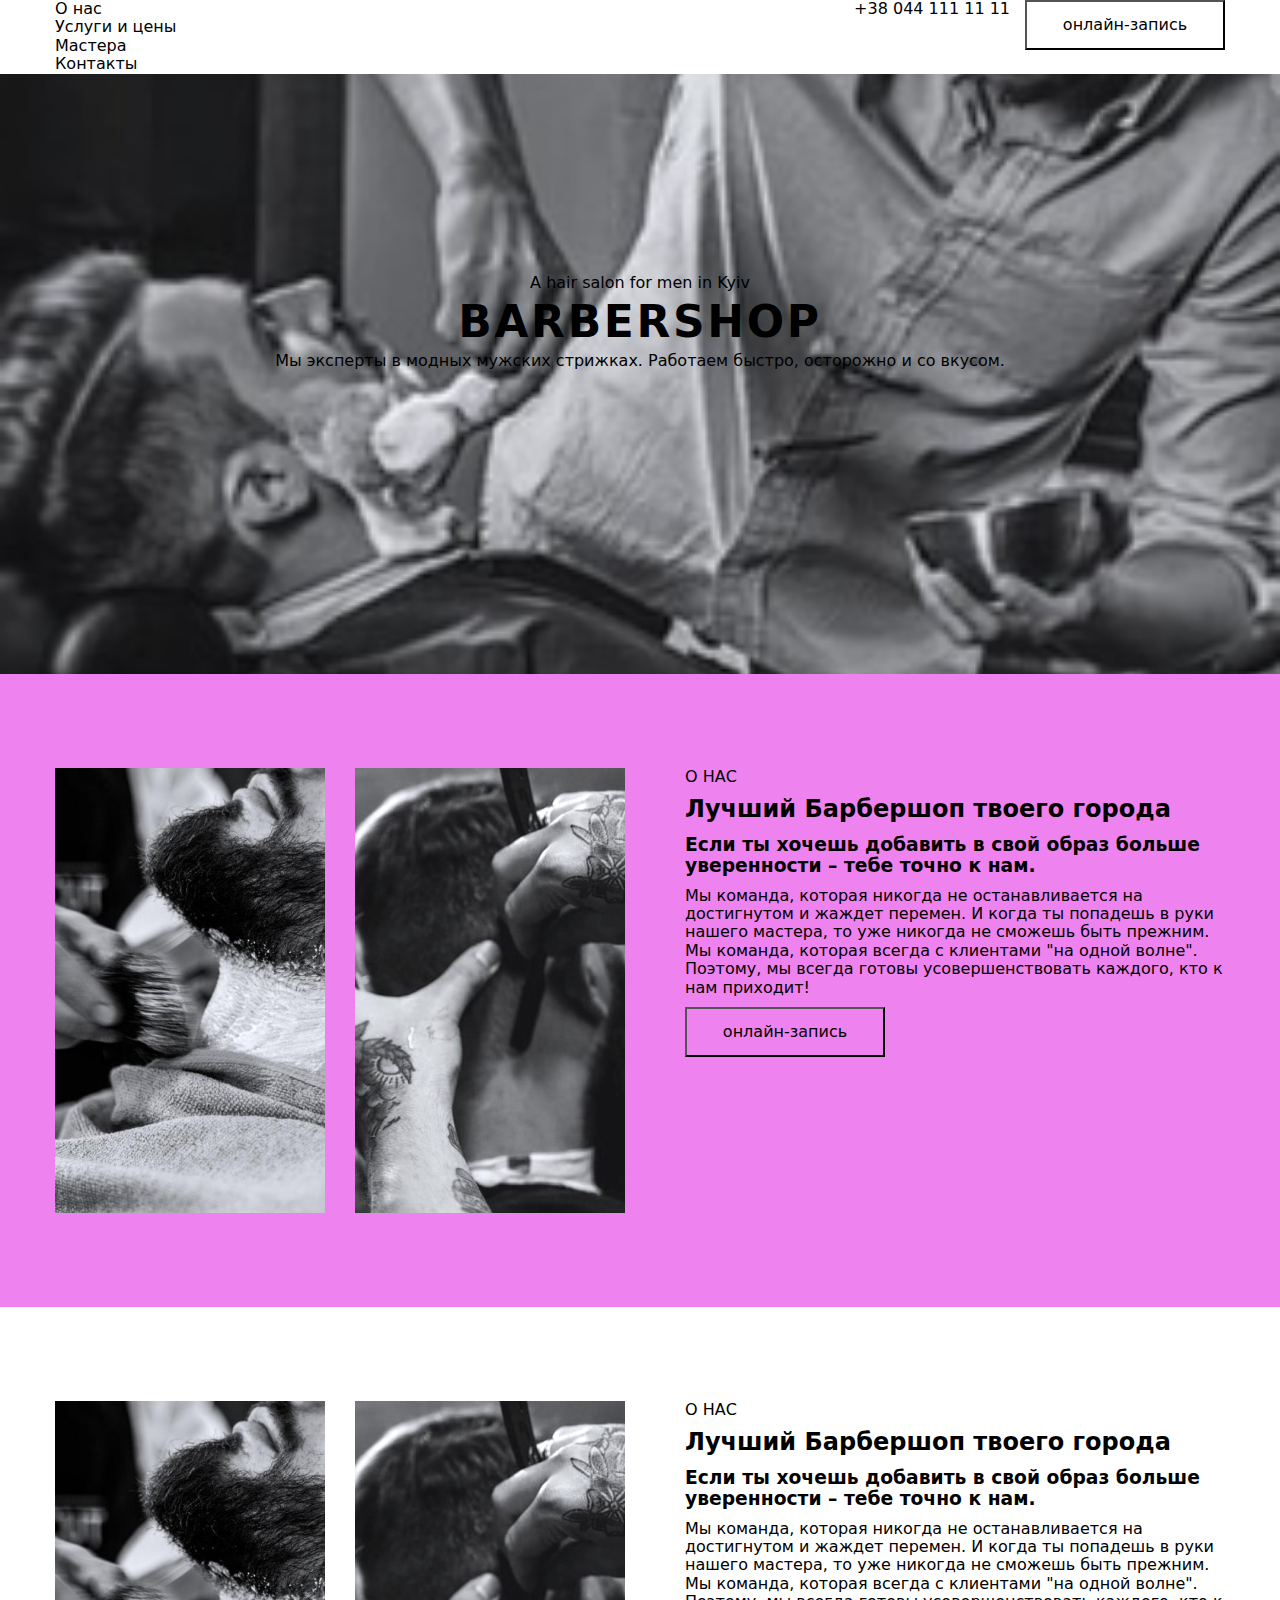
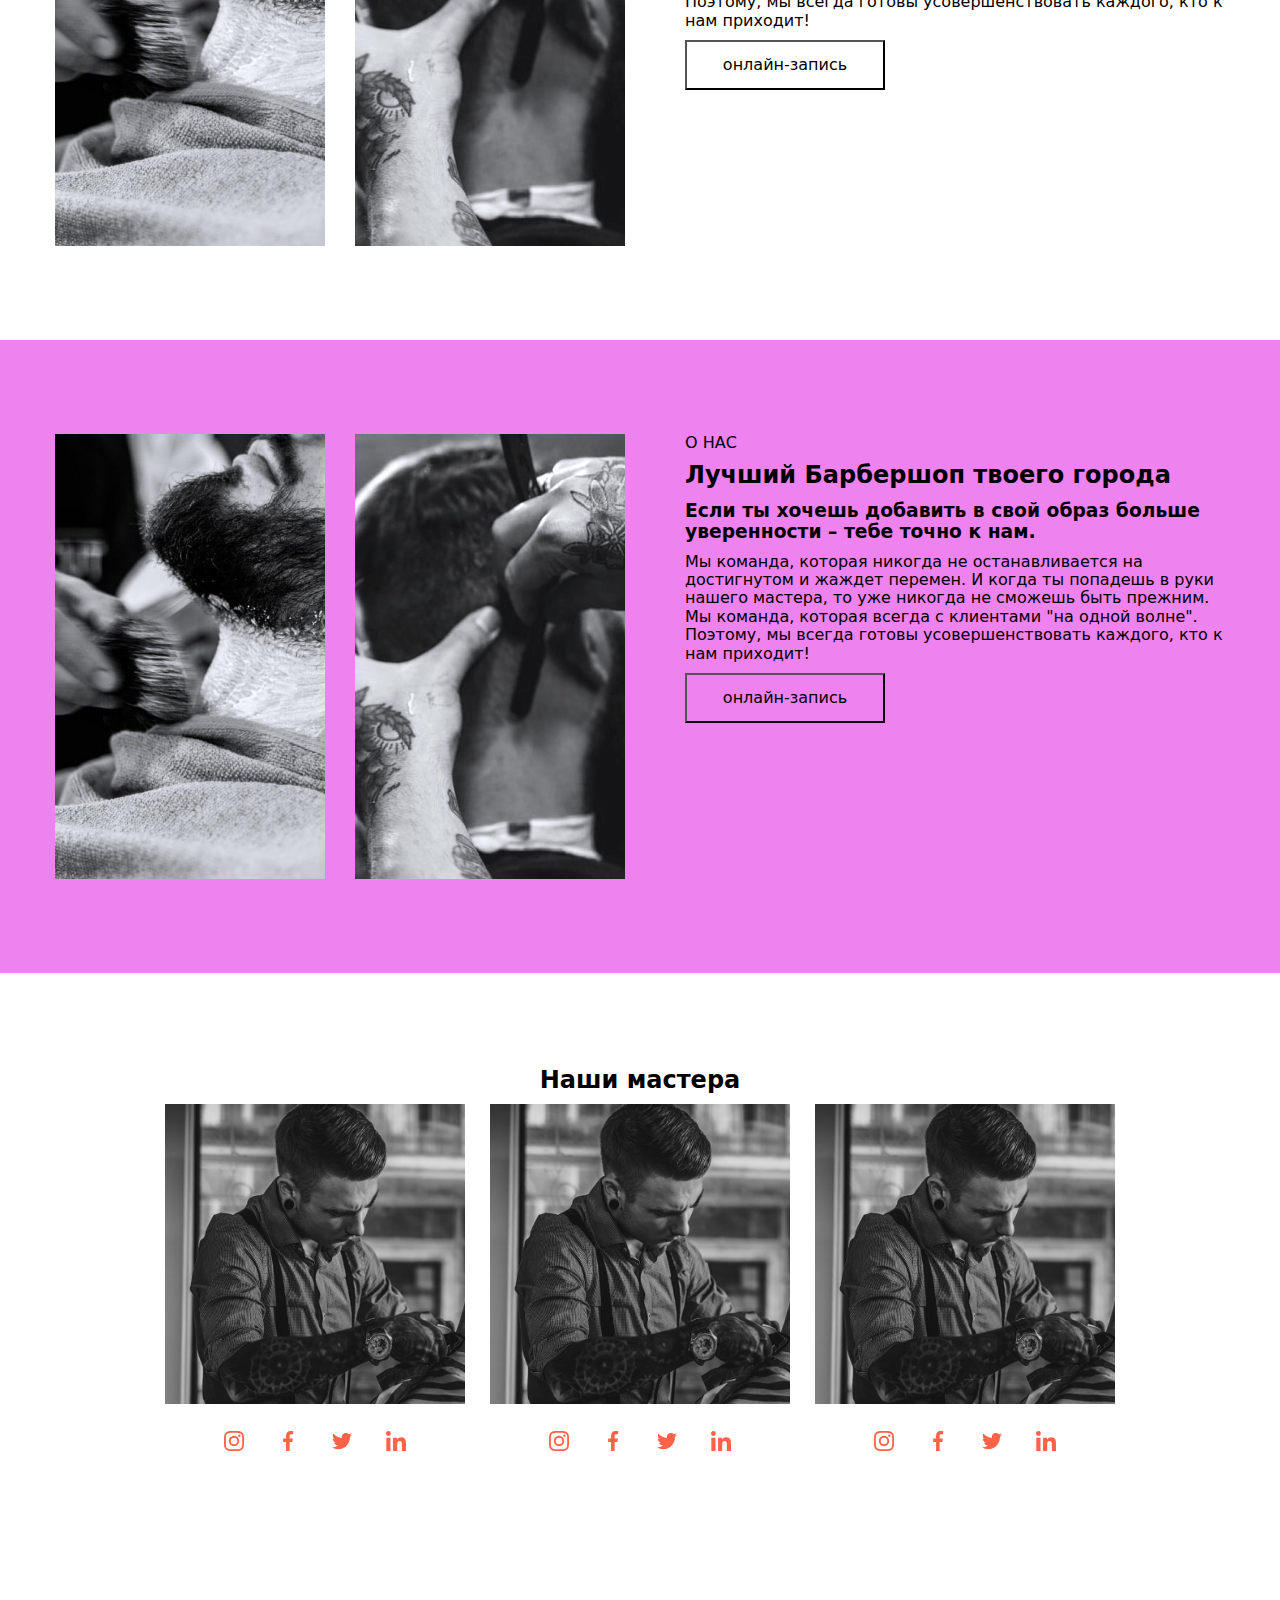
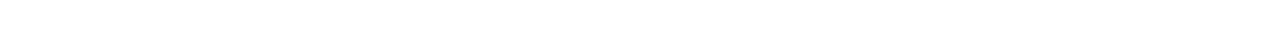
==== commit de793398: "test" ====
--- a/index.html
+++ b/index.html
@@ -367,3 +367,7 @@
     <script src="./js/modal.js"></script>
   </body>
 </html>
+
+
+
+
--- a/css/styles.css
+++ b/css/styles.css
@@ -1,4 +1,4 @@
-:root {
+/* :root {
   --primary-text-color: #757575;
   --title-text-color: #212121;
   --accent-color: #eb2d2d;
@@ -154,6 +154,7 @@
 }
 
 .card {
+  position: relative;
   margin-left: 60px;
 }
 
@@ -287,6 +288,3 @@
 .modal-text {
   padding: 20px;
 }
-
-.bth-test {
-  transition: color 1000ms 200ms, background-color 1000ms 200ms,
